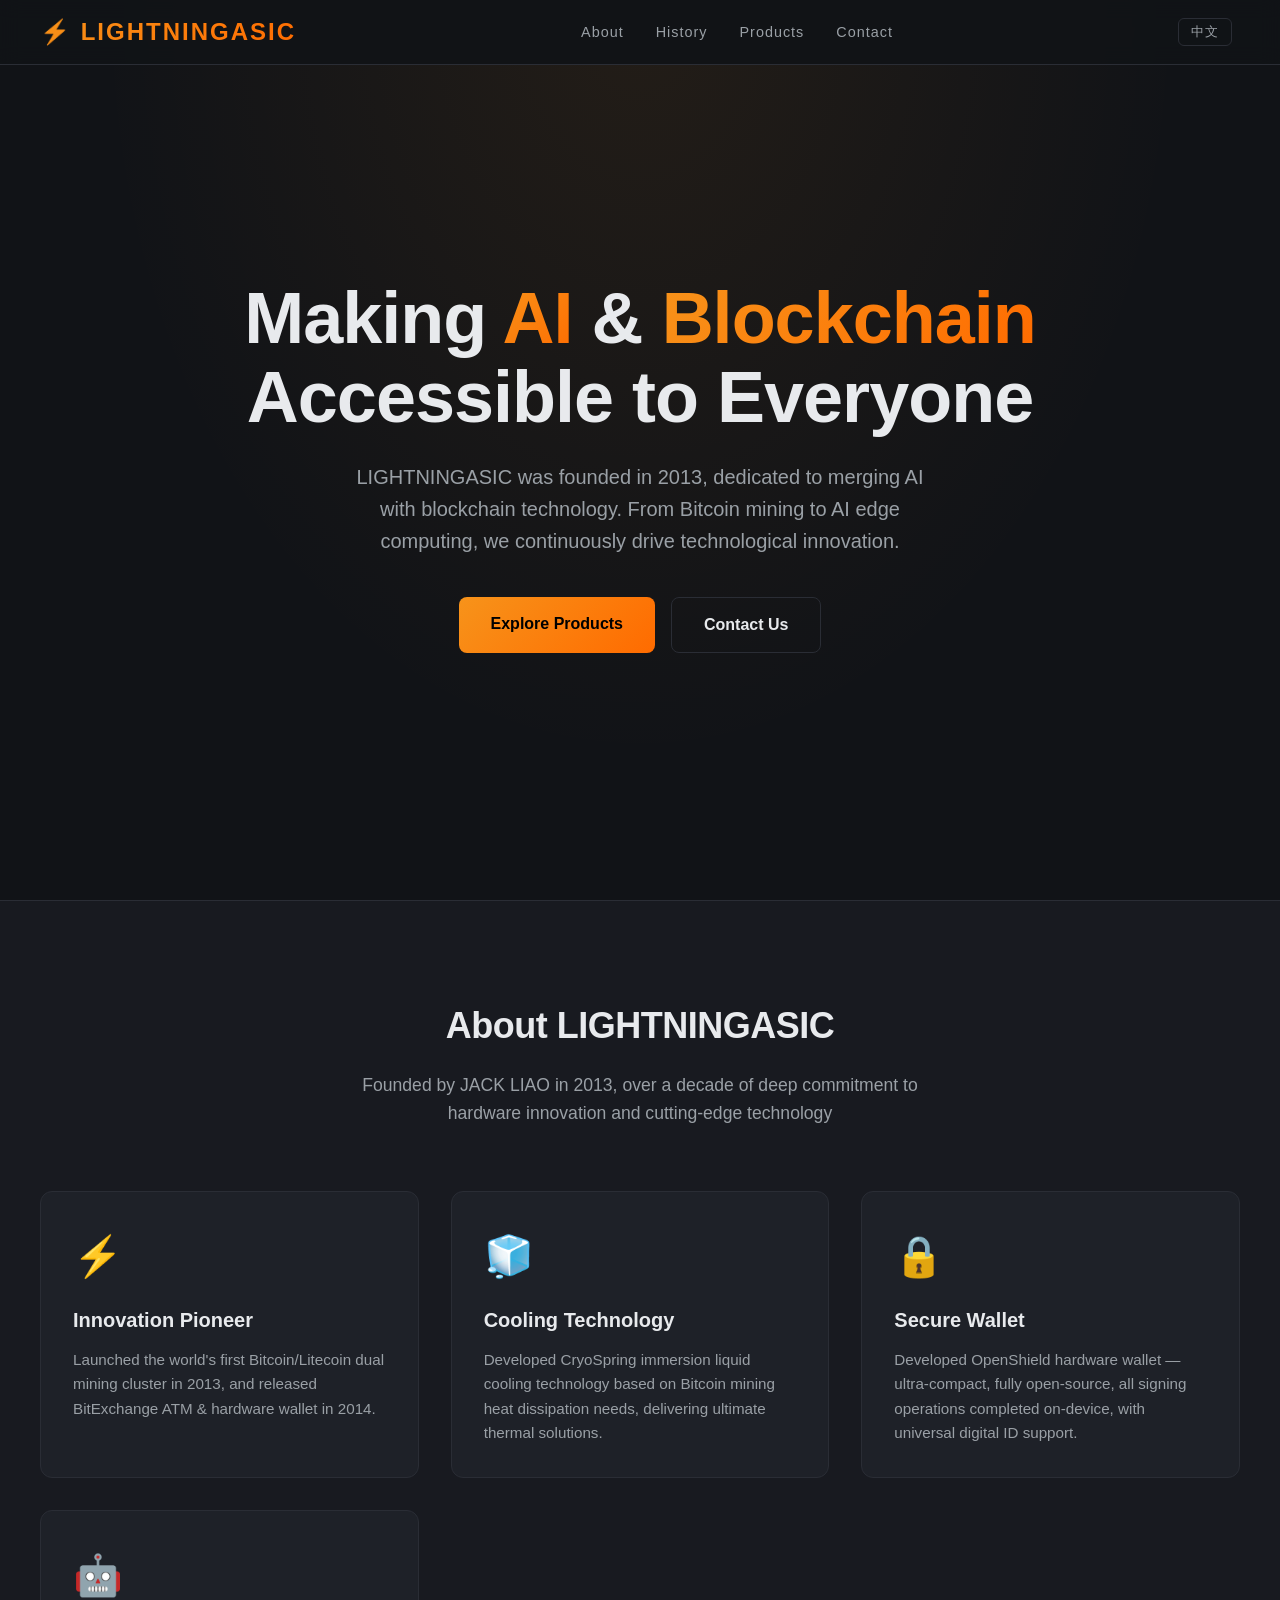
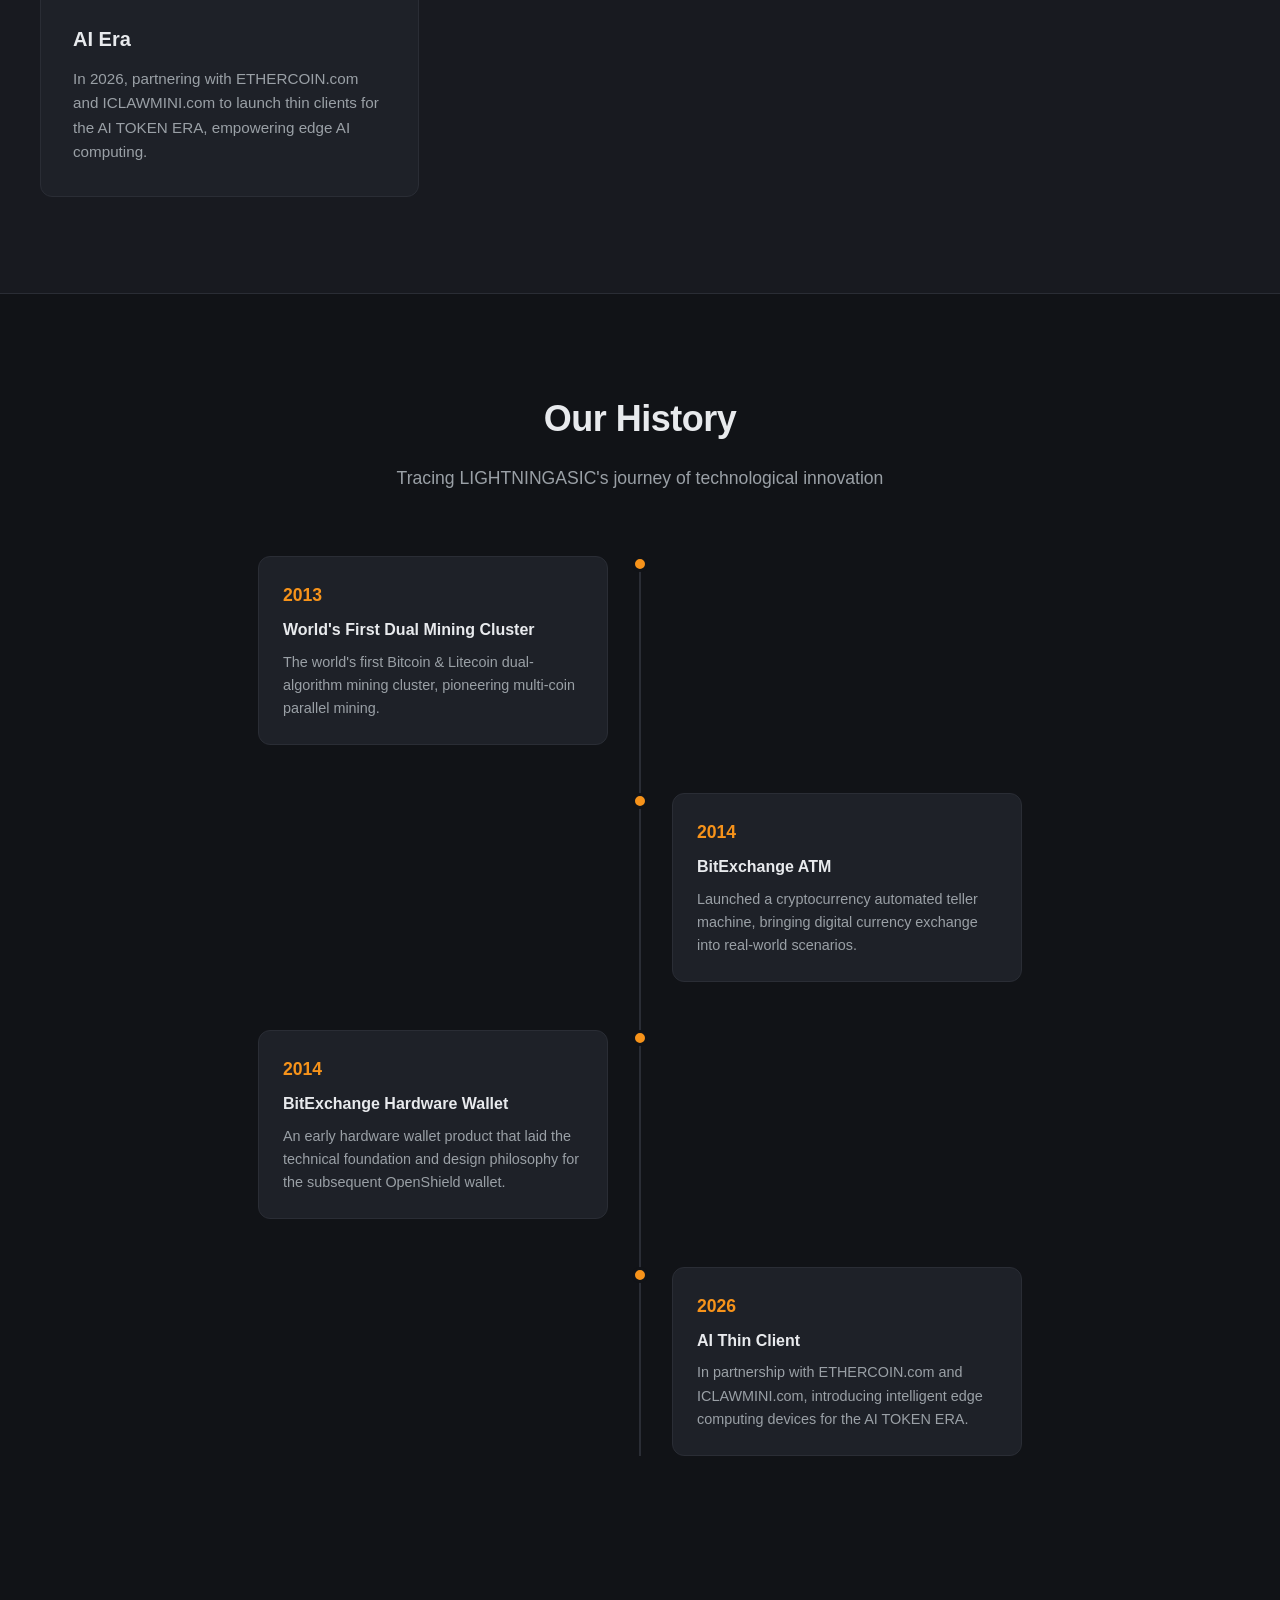
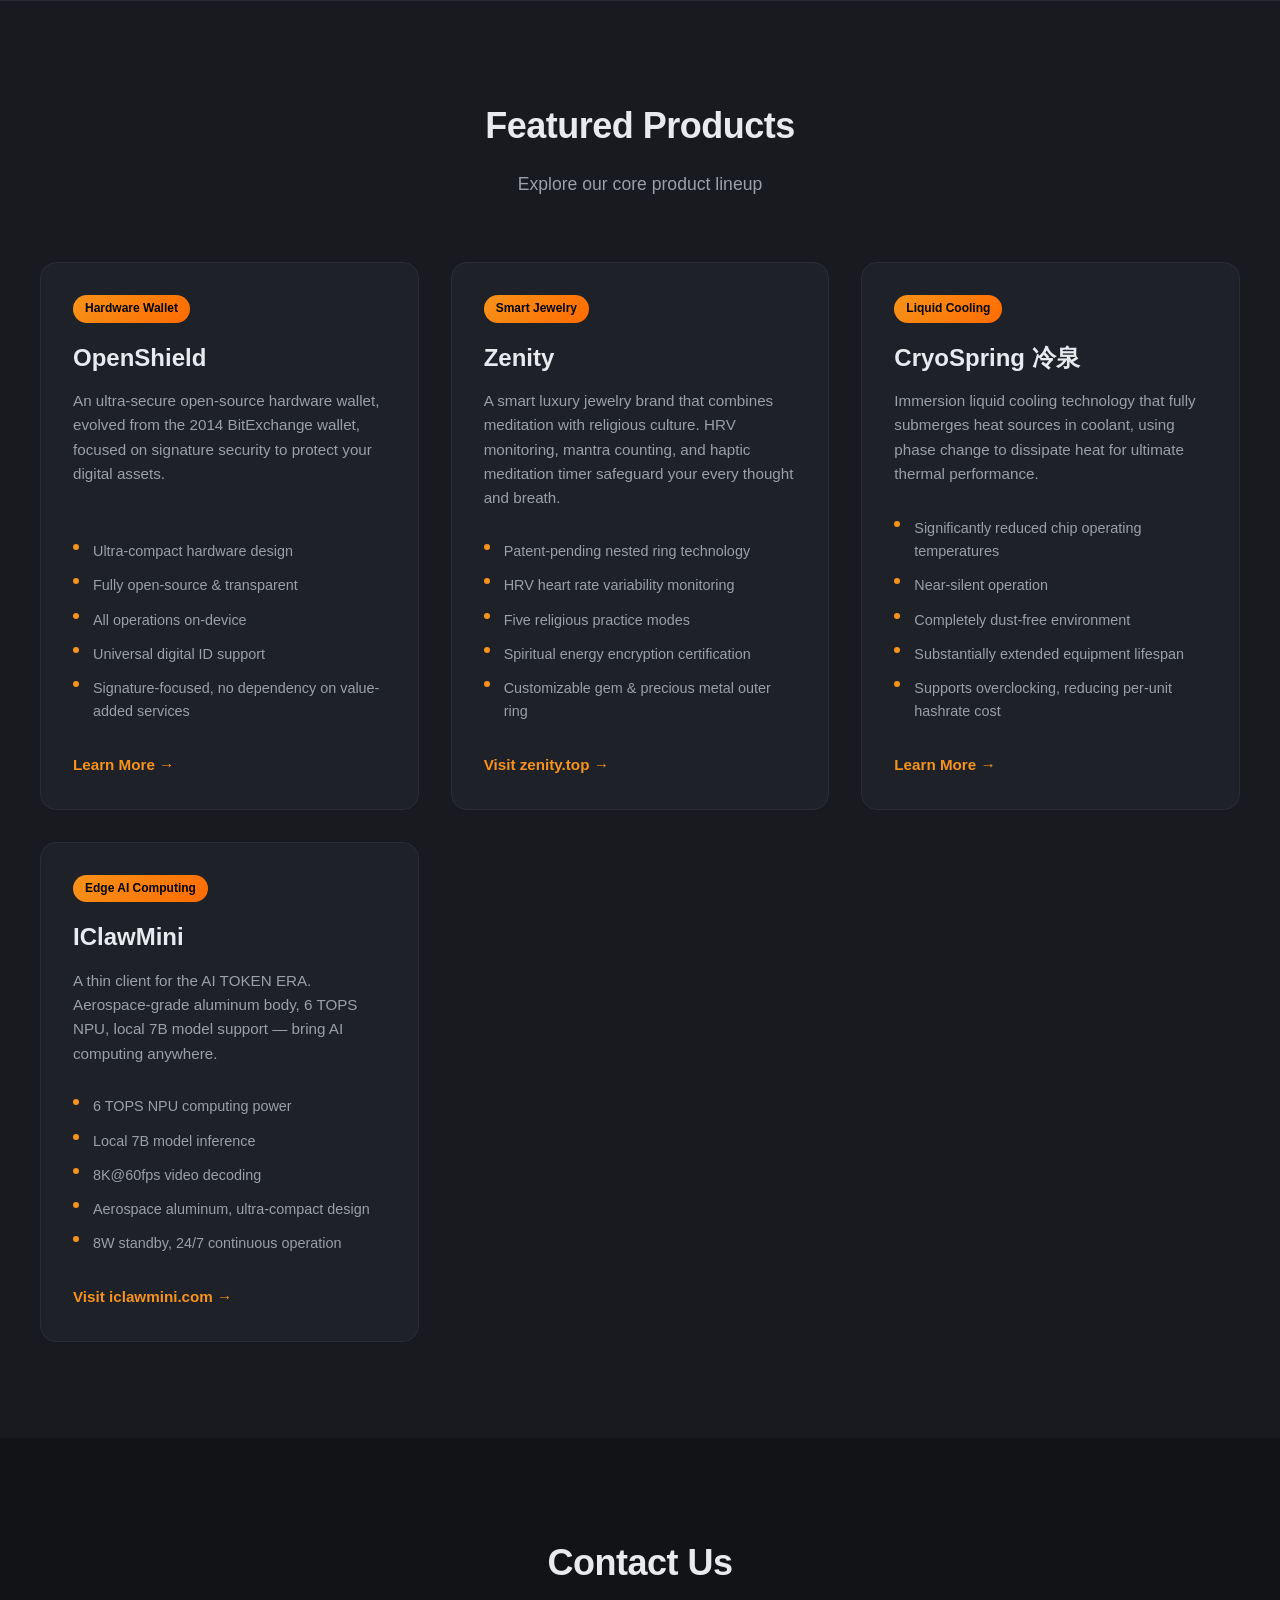
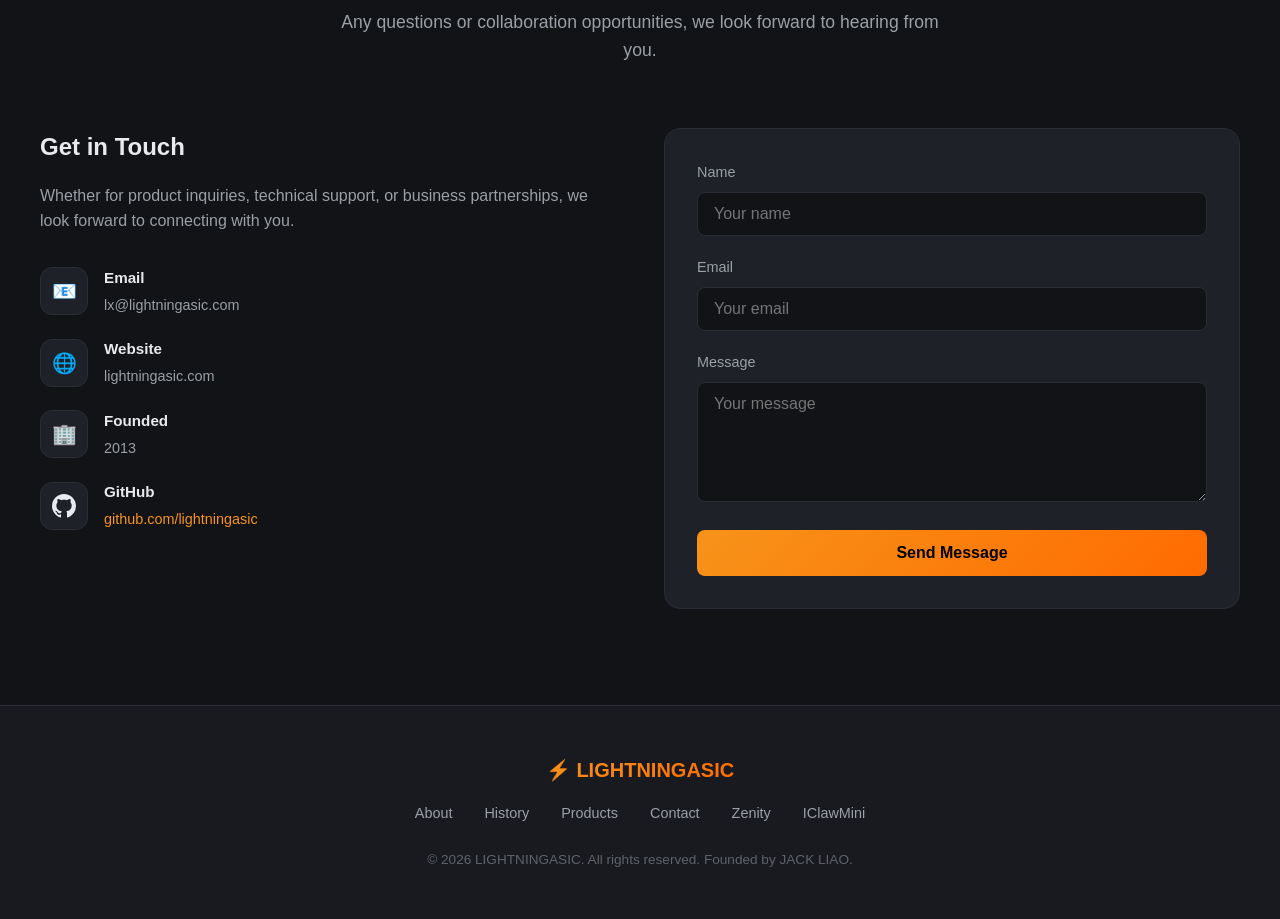
==== index.html @ 0f1fd349 "Add files via upload" ====
<!DOCTYPE html>
<html lang="en">
<head>
  <meta charset="UTF-8">
  <meta name="viewport" content="width=device-width, initial-scale=1.0">
  <title data-i18n="page_title">LIGHTNINGASIC - AI & Blockchain Technology</title>
  <link rel="stylesheet" href="css/style.css">
</head>
<body>

  <!-- Navigation -->
  <nav>
    <div class="nav-container">
      <a href="#" class="logo">⚡ LIGHTNINGASIC</a>
      <ul class="nav-links">
        <li><a href="#about" data-i18n="nav_about">About</a></li>
        <li><a href="#history" data-i18n="nav_history">History</a></li>
        <li><a href="#products" data-i18n="nav_products">Products</a></li>
        <li><a href="#contact" data-i18n="nav_contact">Contact</a></li>
      </ul>
      <button class="lang-toggle" data-i18n="lang_toggle" aria-label="Switch language">中文</button>
      <button class="mobile-menu-btn" aria-label="Menu">☰</button>
    </div>
  </nav>

  <!-- Hero Section -->
  <section class="hero" id="home">
    <div class="hero-content fade-in">
      <h1 data-i18n-html="hero_title">Making <span>AI</span> & <span>Blockchain</span><br>Accessible to Everyone</h1>
      <p data-i18n="hero_desc">LIGHTNINGASIC was founded in 2013, dedicated to merging AI with blockchain technology. From Bitcoin mining to AI edge computing, we continuously drive technological innovation.</p>
      <div class="hero-btns">
        <a href="#products" class="btn btn-primary" data-i18n="hero_btn_products">Explore Products</a>
        <a href="#contact" class="btn btn-secondary" data-i18n="hero_btn_contact">Contact Us</a>
      </div>
    </div>
  </section>

  <!-- About Section -->
  <section class="about" id="about">
    <div class="container">
      <div class="section-header fade-in">
        <h2 data-i18n="about_title">About LIGHTNINGASIC</h2>
        <p data-i18n="about_desc">Founded by JACK LIAO in 2013, over a decade of deep commitment to hardware innovation and cutting-edge technology</p>
      </div>
      <div class="about-grid">
        <div class="about-card fade-in">
          <div class="about-icon">⚡</div>
          <h3 data-i18n="about_card1_title">Innovation Pioneer</h3>
          <p data-i18n="about_card1_desc">Launched the world's first Bitcoin/Litecoin dual mining cluster in 2013, and released BitExchange ATM & hardware wallet in 2014.</p>
        </div>
        <div class="about-card fade-in">
          <div class="about-icon">🧊</div>
          <h3 data-i18n="about_card2_title">Cooling Technology</h3>
          <p data-i18n="about_card2_desc">Developed CryoSpring immersion liquid cooling technology based on Bitcoin mining heat dissipation needs, delivering ultimate thermal solutions.</p>
        </div>
        <div class="about-card fade-in">
          <div class="about-icon">🔒</div>
          <h3 data-i18n="about_card3_title">Secure Wallet</h3>
          <p data-i18n="about_card3_desc">Developed OpenShield hardware wallet — ultra-compact, fully open-source, all signing operations completed on-device, with universal digital ID support.</p>
        </div>
        <div class="about-card fade-in">
          <div class="about-icon">🤖</div>
          <h3 data-i18n="about_card4_title">AI Era</h3>
          <p data-i18n="about_card4_desc">In 2026, partnering with ETHERCOIN.com and ICLAWMINI.com to launch thin clients for the AI TOKEN ERA, empowering edge AI computing.</p>
        </div>
      </div>
    </div>
  </section>

  <!-- History Section -->
  <section class="history" id="history">
    <div class="container">
      <div class="section-header fade-in">
        <h2 data-i18n="history_title">Our History</h2>
        <p data-i18n="history_desc">Tracing LIGHTNINGASIC's journey of technological innovation</p>
      </div>
      <div class="timeline">
        <div class="timeline-item fade-in">
          <div class="timeline-dot"></div>
          <div class="timeline-content">
            <h3>2013</h3>
            <h4 data-i18n="timeline_1_h4">World's First Dual Mining Cluster</h4>
            <p data-i18n="timeline_1_desc">The world's first Bitcoin & Litecoin dual-algorithm mining cluster, pioneering multi-coin parallel mining.</p>
          </div>
        </div>
        <div class="timeline-item fade-in">
          <div class="timeline-dot"></div>
          <div class="timeline-content">
            <h3>2014</h3>
            <h4 data-i18n="timeline_2_h4">BitExchange ATM</h4>
            <p data-i18n="timeline_2_desc">Launched a cryptocurrency automated teller machine, bringing digital currency exchange into real-world scenarios.</p>
          </div>
        </div>
        <div class="timeline-item fade-in">
          <div class="timeline-dot"></div>
          <div class="timeline-content">
            <h3>2014</h3>
            <h4 data-i18n="timeline_3_h4">BitExchange Hardware Wallet</h4>
            <p data-i18n="timeline_3_desc">An early hardware wallet product that laid the technical foundation and design philosophy for the subsequent OpenShield wallet.</p>
          </div>
        </div>
        <div class="timeline-item fade-in">
          <div class="timeline-dot"></div>
          <div class="timeline-content">
            <h3>2026</h3>
            <h4 data-i18n="timeline_4_h4">AI Thin Client</h4>
            <p data-i18n="timeline_4_desc">In partnership with ETHERCOIN.com and ICLAWMINI.com, introducing intelligent edge computing devices for the AI TOKEN ERA.</p>
          </div>
        </div>
      </div>
    </div>
  </section>

  <!-- Products Section -->
  <section class="products" id="products">
    <div class="container">
      <div class="section-header fade-in">
        <h2 data-i18n="products_title">Featured Products</h2>
        <p data-i18n="products_desc">Explore our core product lineup</p>
      </div>
      <div class="product-grid">

        <!-- OpenShield -->
        <div class="product-card fade-in">
          <div class="product-badge" data-i18n="product_openshield_badge">Hardware Wallet</div>
          <h3>OpenShield</h3>
          <p data-i18n="product_openshield_desc">An ultra-secure open-source hardware wallet, evolved from the 2014 BitExchange wallet, focused on signature security to protect your digital assets.</p>
          <ul class="product-features" data-i18n-html="product_openshield_features">
            <li>Ultra-compact hardware design</li>
            <li>Fully open-source & transparent</li>
            <li>All operations on-device</li>
            <li>Universal digital ID support</li>
            <li>Signature-focused, no dependency on value-added services</li>
          </ul>
          <a href="#" class="product-link" data-i18n="product_openshield_link">Learn More →</a>
        </div>

        <!-- Zenity -->
        <div class="product-card fade-in">
          <div class="product-badge" data-i18n="product_zenity_badge">Smart Jewelry</div>
          <h3>Zenity</h3>
          <p data-i18n="product_zenity_desc">A smart luxury jewelry brand that combines meditation with religious culture. HRV monitoring, mantra counting, and haptic meditation timer safeguard your every thought and breath.</p>
          <ul class="product-features" data-i18n-html="product_zenity_features">
            <li>Patent-pending nested ring technology</li>
            <li>HRV heart rate variability monitoring</li>
            <li>Five religious practice modes</li>
            <li>Spiritual energy encryption certification</li>
            <li>Customizable gem & precious metal outer ring</li>
          </ul>
          <a href="https://zenity.top" target="_blank" rel="noopener" class="product-link" data-i18n="product_zenity_link">Visit zenity.top →</a>
        </div>

        <!-- CryoSpring -->
        <div class="product-card fade-in">
          <div class="product-badge" data-i18n="product_cryospring_badge">Liquid Cooling</div>
          <h3>CryoSpring 冷泉</h3>
          <p data-i18n="product_cryospring_desc">Immersion liquid cooling technology that fully submerges heat sources in coolant, using phase change to dissipate heat for ultimate thermal performance.</p>
          <ul class="product-features" data-i18n-html="product_cryospring_features">
            <li>Significantly reduced chip operating temperatures</li>
            <li>Near-silent operation</li>
            <li>Completely dust-free environment</li>
            <li>Substantially extended equipment lifespan</li>
            <li>Supports overclocking, reducing per-unit hashrate cost</li>
          </ul>
          <a href="#" class="product-link" data-i18n="product_cryospring_link">Learn More →</a>
        </div>

        <!-- IClawMini -->
        <div class="product-card fade-in">
          <div class="product-badge" data-i18n="product_iclawmini_badge">Edge AI Computing</div>
          <h3>IClawMini</h3>
          <p data-i18n="product_iclawmini_desc">A thin client for the AI TOKEN ERA. Aerospace-grade aluminum body, 6 TOPS NPU, local 7B model support — bring AI computing anywhere.</p>
          <ul class="product-features" data-i18n-html="product_iclawmini_features">
            <li>6 TOPS NPU computing power</li>
            <li>Local 7B model inference</li>
            <li>8K@60fps video decoding</li>
            <li>Aerospace aluminum, ultra-compact design</li>
            <li>8W standby, 24/7 continuous operation</li>
          </ul>
          <a href="https://iclawmini.com" target="_blank" rel="noopener" class="product-link" data-i18n="product_iclawmini_link">Visit iclawmini.com →</a>
        </div>

      </div>
    </div>
  </section>

  <!-- Contact Section -->
  <section class="contact" id="contact">
    <div class="container">
      <div class="section-header fade-in">
        <h2 data-i18n="contact_title">Contact Us</h2>
        <p data-i18n="contact_desc">Any questions or collaboration opportunities, we look forward to hearing from you.</p>
      </div>
      <div class="contact-grid">
        <div class="contact-info fade-in">
          <h3 data-i18n="contact_info_title">Get in Touch</h3>
          <p data-i18n="contact_info_desc">Whether for product inquiries, technical support, or business partnerships, we look forward to connecting with you.</p>
          <div class="contact-item">
            <div class="contact-icon">📧</div>
            <div class="contact-item-text">
              <h4 data-i18n="contact_email_label">Email</h4>
              <p>lx@lightningasic.com</p>
            </div>
          </div>
          <div class="contact-item">
            <div class="contact-icon">🌐</div>
            <div class="contact-item-text">
              <h4 data-i18n="contact_website_label">Website</h4>
              <p>lightningasic.com</p>
            </div>
          </div>
          <div class="contact-item">
            <div class="contact-icon">🏢</div>
            <div class="contact-item-text">
              <h4 data-i18n="contact_founded_label">Founded</h4>
              <p>2013</p>
            </div>
          </div>
          <div class="contact-item">
            <div class="contact-icon"><svg viewBox="0 0 16 16" fill="#e8eaed" width="24" height="24"><path d="M8 0C3.58 0 0 3.58 0 8c0 3.54 2.29 6.53 5.47 7.59.4.07.55-.17.55-.38 0-.19-.01-.82-.01-1.49-2.01.37-2.53-.49-2.69-.94-.09-.23-.48-.94-.82-1.13-.28-.15-.68-.52-.01-.53.63-.01 1.08.58 1.23.82.72 1.21 1.87.87 2.33.66.07-.52.28-.87.51-1.07-1.78-.2-3.64-.89-3.64-3.95 0-.87.31-1.59.82-2.15-.08-.2-.36-1.02.08-2.12 0 0 .67-.21 2.2.82.64-.18 1.32-.27 2-.27.68 0 1.36.09 2 .27 1.53-1.04 2.2-.82 2.2-.82.44 1.1.16 1.92.08 2.12.51.56.82 1.27.82 2.15 0 3.07-1.87 3.75-3.65 3.95.29.25.54.73.54 1.48 0 1.07-.01 1.93-.01 2.2 0 .21.15.46.55.38A8.013 8.013 0 0016 8c0-4.42-3.58-8-8-8z"/></svg></div>
            <div class="contact-item-text">
              <h4 data-i18n="contact_github_label">GitHub</h4>
              <p><a href="https://github.com/lightningasic" target="_blank" rel="noopener" style="color: var(--accent); text-decoration: none;">github.com/lightningasic</a></p>
            </div>
          </div>
        </div>
        <div class="contact-form fade-in">
          <form id="contactForm">
            <div class="form-group">
              <label for="name" data-i18n="form_name">Name</label>
              <input type="text" id="name" name="name" required data-i18n-placeholder="form_name_ph">
            </div>
            <div class="form-group">
              <label for="email" data-i18n="form_email">Email</label>
              <input type="email" id="email" name="email" required data-i18n-placeholder="form_email_ph">
            </div>
            <div class="form-group">
              <label for="message" data-i18n="form_message">Message</label>
              <textarea id="message" name="message" required data-i18n-placeholder="form_message_ph"></textarea>
            </div>
            <button type="submit" class="btn btn-primary" style="width: 100%;" data-i18n="form_submit">Send Message</button>
          </form>
        </div>
      </div>
    </div>
  </section>

  <!-- Footer -->
  <footer>
    <div class="footer-content">
      <div class="footer-logo">⚡ LIGHTNINGASIC</div>
      <div class="footer-links">
        <a href="#about" data-i18n="footer_about">About</a>
        <a href="#history" data-i18n="footer_history">History</a>
        <a href="#products" data-i18n="footer_products">Products</a>
        <a href="#contact" data-i18n="footer_contact">Contact</a>
        <a href="https://zenity.top" target="_blank" rel="noopener">Zenity</a>
        <a href="https://iclawmini.com" target="_blank" rel="noopener">IClawMini</a>
      </div>
      <p class="footer-copy" data-i18n="footer_copyright">© 2026 LIGHTNINGASIC. All rights reserved. Founded by JACK LIAO.</p>
    </div>
  </footer>

  <script src="js/main.js?v=2"></script>
</body>
</html>
---- css/style.css ----
* {
  margin: 0;
  padding: 0;
  box-sizing: border-box;
}

:root {
  --bg-primary: #111317;
  --bg-secondary: #181a20;
  --bg-card: #1e2128;
  --text-primary: #e8eaed;
  --text-secondary: #9aa0a6;
  --text-muted: #5f6368;
  --accent: #f7931a;
  --accent-hover: #e8850f;
  --border: #2a2d35;
  --gradient-start: #f7931a;
  --gradient-end: #ff6b00;
}

html {
  scroll-behavior: smooth;
}

body {
  font-family: -apple-system, BlinkMacSystemFont, 'Segoe UI', Roboto, 'Helvetica Neue', Arial, sans-serif;
  background: var(--bg-primary);
  color: var(--text-primary);
  line-height: 1.6;
  overflow-x: hidden;
}

/* Navigation */
nav {
  position: fixed;
  top: 0;
  left: 0;
  right: 0;
  z-index: 1000;
  background: rgba(17, 19, 23, 0.95);
  backdrop-filter: blur(10px);
  border-bottom: 1px solid var(--border);
  padding: 0 2rem;
}

.nav-container {
  max-width: 1200px;
  margin: 0 auto;
  display: flex;
  justify-content: space-between;
  align-items: center;
  height: 64px;
}

.logo {
  font-size: 1.5rem;
  font-weight: 700;
  background: linear-gradient(135deg, var(--gradient-start), var(--gradient-end));
  -webkit-background-clip: text;
  -webkit-text-fill-color: transparent;
  background-clip: text;
  text-decoration: none;
  letter-spacing: 2px;
}

.nav-links {
  display: flex;
  gap: 2rem;
  list-style: none;
}

.nav-links a {
  color: var(--text-secondary);
  text-decoration: none;
  font-size: 0.9rem;
  font-weight: 500;
  transition: color 0.3s;
  letter-spacing: 1px;
}

.nav-links a:hover {
  color: var(--accent);
}

.lang-toggle {
  background: transparent;
  border: 1px solid var(--border);
  color: var(--text-secondary);
  padding: 0.3rem 0.75rem;
  border-radius: 6px;
  font-size: 0.8rem;
  font-weight: 500;
  cursor: pointer;
  transition: all 0.3s;
  letter-spacing: 1px;
  margin-right: 0.5rem;
}

.lang-toggle:hover {
  border-color: var(--accent);
  color: var(--accent);
}

.mobile-menu-btn {
  display: none;
  background: none;
  border: none;
  color: var(--text-primary);
  font-size: 1.5rem;
  cursor: pointer;
}

/* Hero Section */
.hero {
  min-height: 100vh;
  display: flex;
  align-items: center;
  justify-content: center;
  text-align: center;
  padding: 6rem 2rem 4rem;
  background: radial-gradient(ellipse at center top, rgba(247, 147, 26, 0.08) 0%, transparent 60%);
}

.hero-content {
  max-width: 800px;
}

.hero h1 {
  font-size: clamp(2.5rem, 6vw, 4.5rem);
  font-weight: 800;
  line-height: 1.1;
  margin-bottom: 1.5rem;
  letter-spacing: -1px;
}

.hero h1 span {
  background: linear-gradient(135deg, var(--gradient-start), var(--gradient-end));
  -webkit-background-clip: text;
  -webkit-text-fill-color: transparent;
  background-clip: text;
}

.hero p {
  font-size: 1.25rem;
  color: var(--text-secondary);
  margin-bottom: 2.5rem;
  max-width: 600px;
  margin-left: auto;
  margin-right: auto;
}

.hero-btns {
  display: flex;
  gap: 1rem;
  justify-content: center;
  flex-wrap: wrap;
}

.btn {
  display: inline-block;
  padding: 0.875rem 2rem;
  border-radius: 8px;
  font-size: 1rem;
  font-weight: 600;
  text-decoration: none;
  transition: all 0.3s;
  cursor: pointer;
  border: none;
}

.btn-primary {
  background: linear-gradient(135deg, var(--gradient-start), var(--gradient-end));
  color: #000;
}

.btn-primary:hover {
  transform: translateY(-2px);
  box-shadow: 0 8px 24px rgba(247, 147, 26, 0.3);
}

.btn-secondary {
  background: transparent;
  color: var(--text-primary);
  border: 1px solid var(--border);
}

.btn-secondary:hover {
  border-color: var(--accent);
  color: var(--accent);
}

/* Section Common */
section {
  padding: 6rem 2rem;
}

.container {
  max-width: 1200px;
  margin: 0 auto;
}

.section-header {
  text-align: center;
  margin-bottom: 4rem;
}

.section-header h2 {
  font-size: 2.25rem;
  font-weight: 700;
  margin-bottom: 1rem;
  letter-spacing: -0.5px;
}

.section-header p {
  color: var(--text-secondary);
  font-size: 1.1rem;
  max-width: 600px;
  margin: 0 auto;
}

/* About Section */
.about {
  background: var(--bg-secondary);
  border-top: 1px solid var(--border);
  border-bottom: 1px solid var(--border);
}

.about-grid {
  display: grid;
  grid-template-columns: repeat(auto-fit, minmax(280px, 1fr));
  gap: 2rem;
}

.about-card {
  background: var(--bg-card);
  border: 1px solid var(--border);
  border-radius: 12px;
  padding: 2rem;
  transition: transform 0.3s, border-color 0.3s;
}

.about-card:hover {
  transform: translateY(-4px);
  border-color: var(--accent);
}

.about-icon {
  font-size: 2.5rem;
  margin-bottom: 1rem;
}

.about-card h3 {
  font-size: 1.25rem;
  margin-bottom: 0.75rem;
  color: var(--text-primary);
}

.about-card p {
  color: var(--text-secondary);
  font-size: 0.95rem;
}

/* Timeline */
.history {
  background: var(--bg-primary);
}

.timeline {
  position: relative;
  max-width: 800px;
  margin: 0 auto;
}

.timeline::before {
  content: '';
  position: absolute;
  left: 50%;
  transform: translateX(-50%);
  width: 2px;
  height: 100%;
  background: var(--border);
}

.timeline-item {
  display: flex;
  justify-content: flex-end;
  padding-right: calc(50% + 2rem);
  position: relative;
  margin-bottom: 3rem;
}

.timeline-item:nth-child(even) {
  justify-content: flex-start;
  padding-right: 0;
  padding-left: calc(50% + 2rem);
}

.timeline-dot {
  position: absolute;
  left: 50%;
  transform: translateX(-50%);
  width: 16px;
  height: 16px;
  border-radius: 50%;
  background: var(--accent);
  border: 3px solid var(--bg-primary);
}

.timeline-content {
  background: var(--bg-card);
  border: 1px solid var(--border);
  border-radius: 12px;
  padding: 1.5rem;
  max-width: 350px;
}

.timeline-content h3 {
  color: var(--accent);
  font-size: 1.1rem;
  margin-bottom: 0.5rem;
}

.timeline-content h4 {
  font-size: 1rem;
  margin-bottom: 0.5rem;
}

.timeline-content p {
  color: var(--text-secondary);
  font-size: 0.9rem;
}

/* Products */
.products {
  background: var(--bg-secondary);
  border-top: 1px solid var(--border);
}

.product-grid {
  display: grid;
  grid-template-columns: repeat(auto-fit, minmax(280px, 1fr));
  gap: 2rem;
}

.product-card {
  background: var(--bg-card);
  border: 1px solid var(--border);
  border-radius: 16px;
  padding: 2rem;
  transition: all 0.3s;
  display: flex;
  flex-direction: column;
}

.product-card:hover {
  transform: translateY(-8px);
  border-color: var(--accent);
  box-shadow: 0 12px 40px rgba(247, 147, 26, 0.1);
}

.product-badge {
  display: inline-block;
  background: linear-gradient(135deg, var(--gradient-start), var(--gradient-end));
  color: #000;
  padding: 0.25rem 0.75rem;
  border-radius: 20px;
  font-size: 0.75rem;
  font-weight: 600;
  margin-bottom: 1rem;
  width: fit-content;
}

.product-card h3 {
  font-size: 1.5rem;
  margin-bottom: 0.75rem;
}

.product-card > p {
  color: var(--text-secondary);
  font-size: 0.95rem;
  margin-bottom: 1.5rem;
  flex-grow: 1;
}

.product-features {
  list-style: none;
  margin-bottom: 1.5rem;
}

.product-features li {
  color: var(--text-secondary);
  font-size: 0.9rem;
  padding: 0.35rem 0;
  padding-left: 1.25rem;
  position: relative;
}

.product-features li::before {
  content: '';
  position: absolute;
  left: 0;
  top: 0.6rem;
  width: 6px;
  height: 6px;
  border-radius: 50%;
  background: var(--accent);
}

.product-link {
  color: var(--accent);
  text-decoration: none;
  font-weight: 600;
  font-size: 0.95rem;
  display: inline-flex;
  align-items: center;
  gap: 0.5rem;
  transition: gap 0.3s;
}

.product-link:hover {
  gap: 0.75rem;
}

/* Contact */
.contact {
  background: var(--bg-primary);
}

.contact-grid {
  display: grid;
  grid-template-columns: repeat(auto-fit, minmax(300px, 1fr));
  gap: 3rem;
}

.contact-info h3 {
  font-size: 1.5rem;
  margin-bottom: 1rem;
}

.contact-info p {
  color: var(--text-secondary);
  margin-bottom: 2rem;
}

.contact-item {
  display: flex;
  align-items: center;
  gap: 1rem;
  margin-bottom: 1.25rem;
}

.contact-icon {
  width: 48px;
  height: 48px;
  background: var(--bg-card);
  border: 1px solid var(--border);
  border-radius: 12px;
  display: flex;
  align-items: center;
  justify-content: center;
  font-size: 1.25rem;
}

.contact-item-text h4 {
  font-size: 0.95rem;
  margin-bottom: 0.25rem;
}

.contact-item-text p {
  color: var(--text-secondary);
  font-size: 0.9rem;
  margin: 0;
}

.contact-form {
  background: var(--bg-card);
  border: 1px solid var(--border);
  border-radius: 16px;
  padding: 2rem;
}

.form-group {
  margin-bottom: 1.25rem;
}

.form-group label {
  display: block;
  font-size: 0.9rem;
  font-weight: 500;
  margin-bottom: 0.5rem;
  color: var(--text-secondary);
}

.form-group input,
.form-group textarea {
  width: 100%;
  padding: 0.75rem 1rem;
  background: var(--bg-primary);
  border: 1px solid var(--border);
  border-radius: 8px;
  color: var(--text-primary);
  font-size: 1rem;
  font-family: inherit;
  transition: border-color 0.3s;
}

.form-group input:focus,
.form-group textarea:focus {
  outline: none;
  border-color: var(--accent);
}

.form-group textarea {
  resize: vertical;
  min-height: 120px;
}

/* Footer */
footer {
  background: var(--bg-secondary);
  border-top: 1px solid var(--border);
  padding: 3rem 2rem;
  text-align: center;
}

.footer-content {
  max-width: 1200px;
  margin: 0 auto;
}

.footer-logo {
  font-size: 1.25rem;
  font-weight: 700;
  background: linear-gradient(135deg, var(--gradient-start), var(--gradient-end));
  -webkit-background-clip: text;
  -webkit-text-fill-color: transparent;
  background-clip: text;
  margin-bottom: 1rem;
  display: inline-block;
}

.footer-links {
  display: flex;
  justify-content: center;
  gap: 2rem;
  flex-wrap: wrap;
  margin-bottom: 1.5rem;
}

.footer-links a {
  color: var(--text-secondary);
  text-decoration: none;
  font-size: 0.9rem;
  transition: color 0.3s;
}

.footer-links a:hover {
  color: var(--accent);
}

.footer-copy {
  color: var(--text-muted);
  font-size: 0.85rem;
}

/* Responsive */
@media (max-width: 768px) {
  .nav-links {
    display: none;
    position: absolute;
    top: 64px;
    left: 0;
    right: 0;
    background: var(--bg-secondary);
    flex-direction: column;
    padding: 1rem 2rem 2rem;
    gap: 1rem;
    border-bottom: 1px solid var(--border);
  }

  .nav-links.active {
    display: flex;
  }

  .mobile-menu-btn {
    display: block;
  }

  .timeline::before {
    left: 0;
  }

  .timeline-item,
  .timeline-item:nth-child(even) {
    padding-left: 2rem;
    padding-right: 0;
    justify-content: flex-start;
  }

  .timeline-dot {
    left: 0;
  }

  .timeline-content {
    max-width: 100%;
  }

  .hero h1 {
    font-size: 2.5rem;
  }

  .hero p {
    font-size: 1.1rem;
  }
}

/* Animations */
@keyframes fadeInUp {
  from {
    opacity: 0;
    transform: translateY(30px);
  }
  to {
    opacity: 1;
    transform: translateY(0);
  }
}

.animate-in {
  animation: fadeInUp 0.6s ease-out forwards;
}

.fade-in {
  opacity: 0;
}

.fade-in.visible {
  animation: fadeInUp 0.6s ease-out forwards;
}
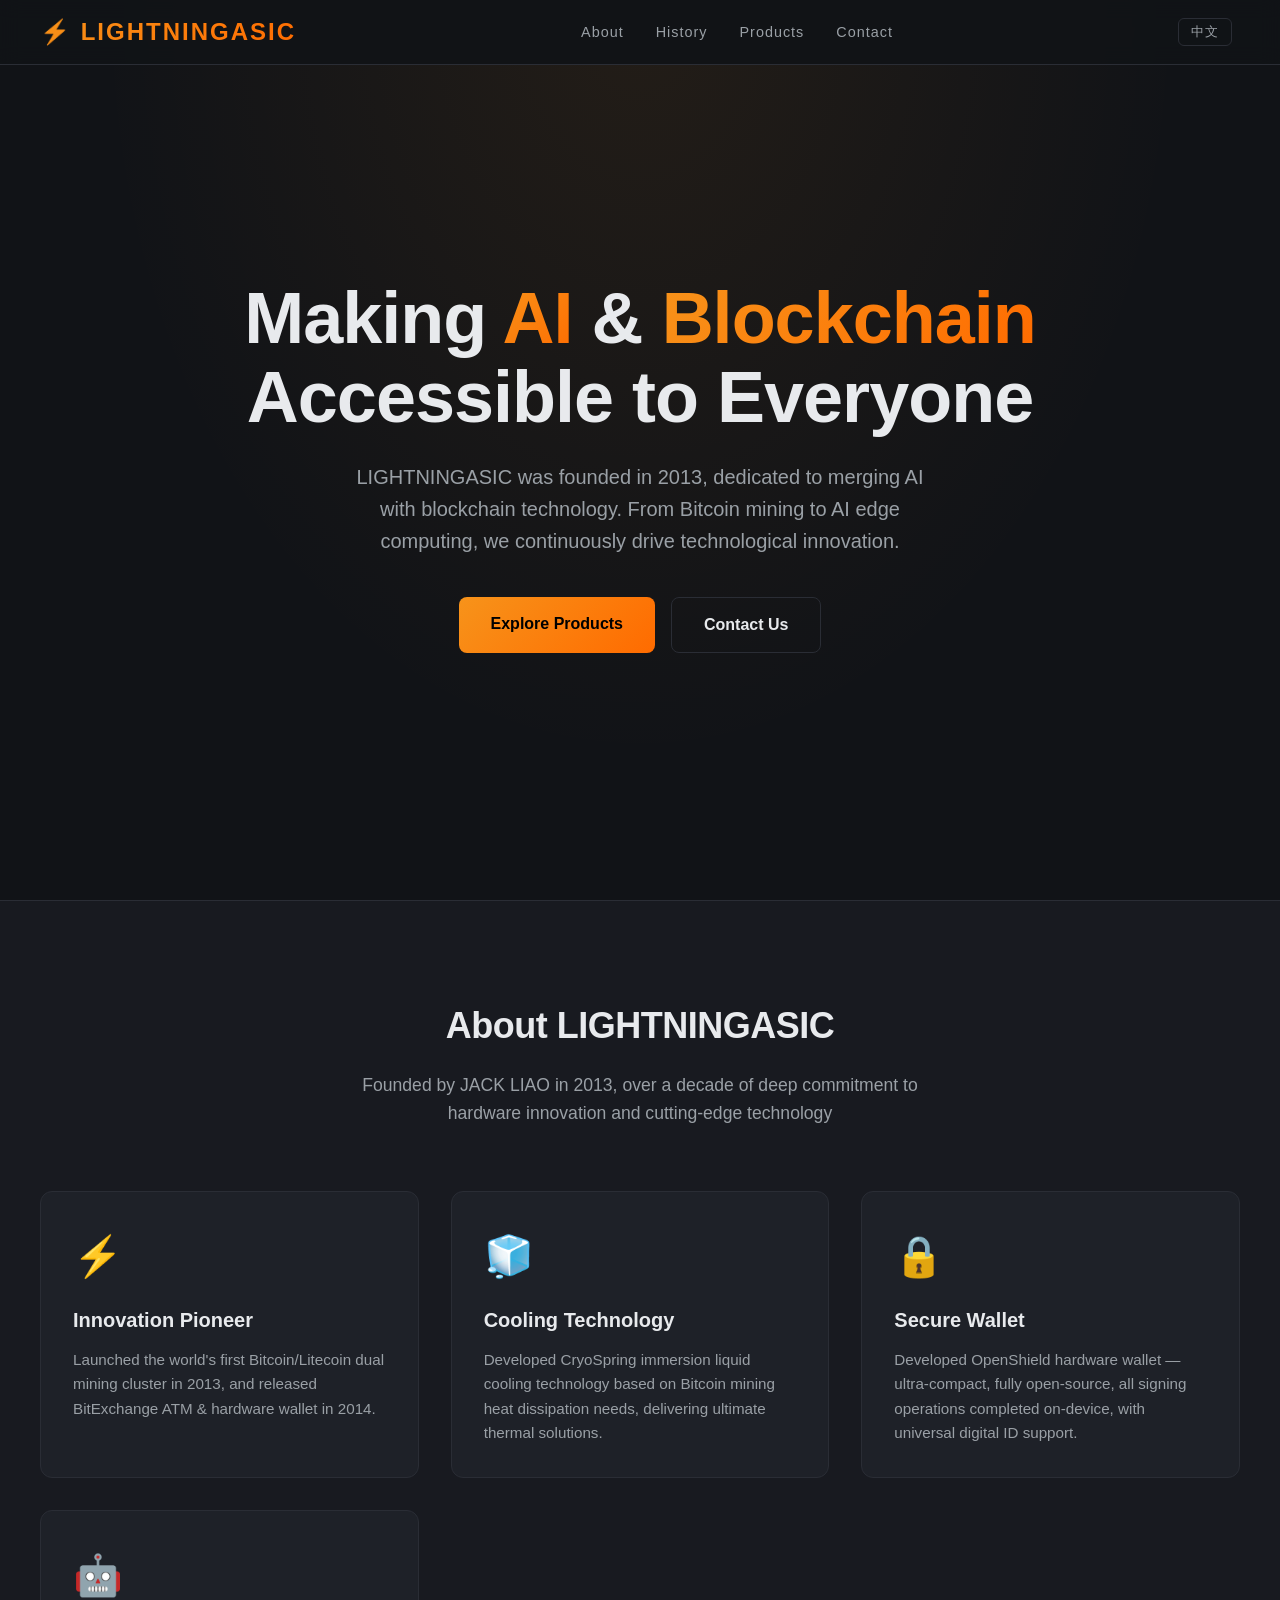
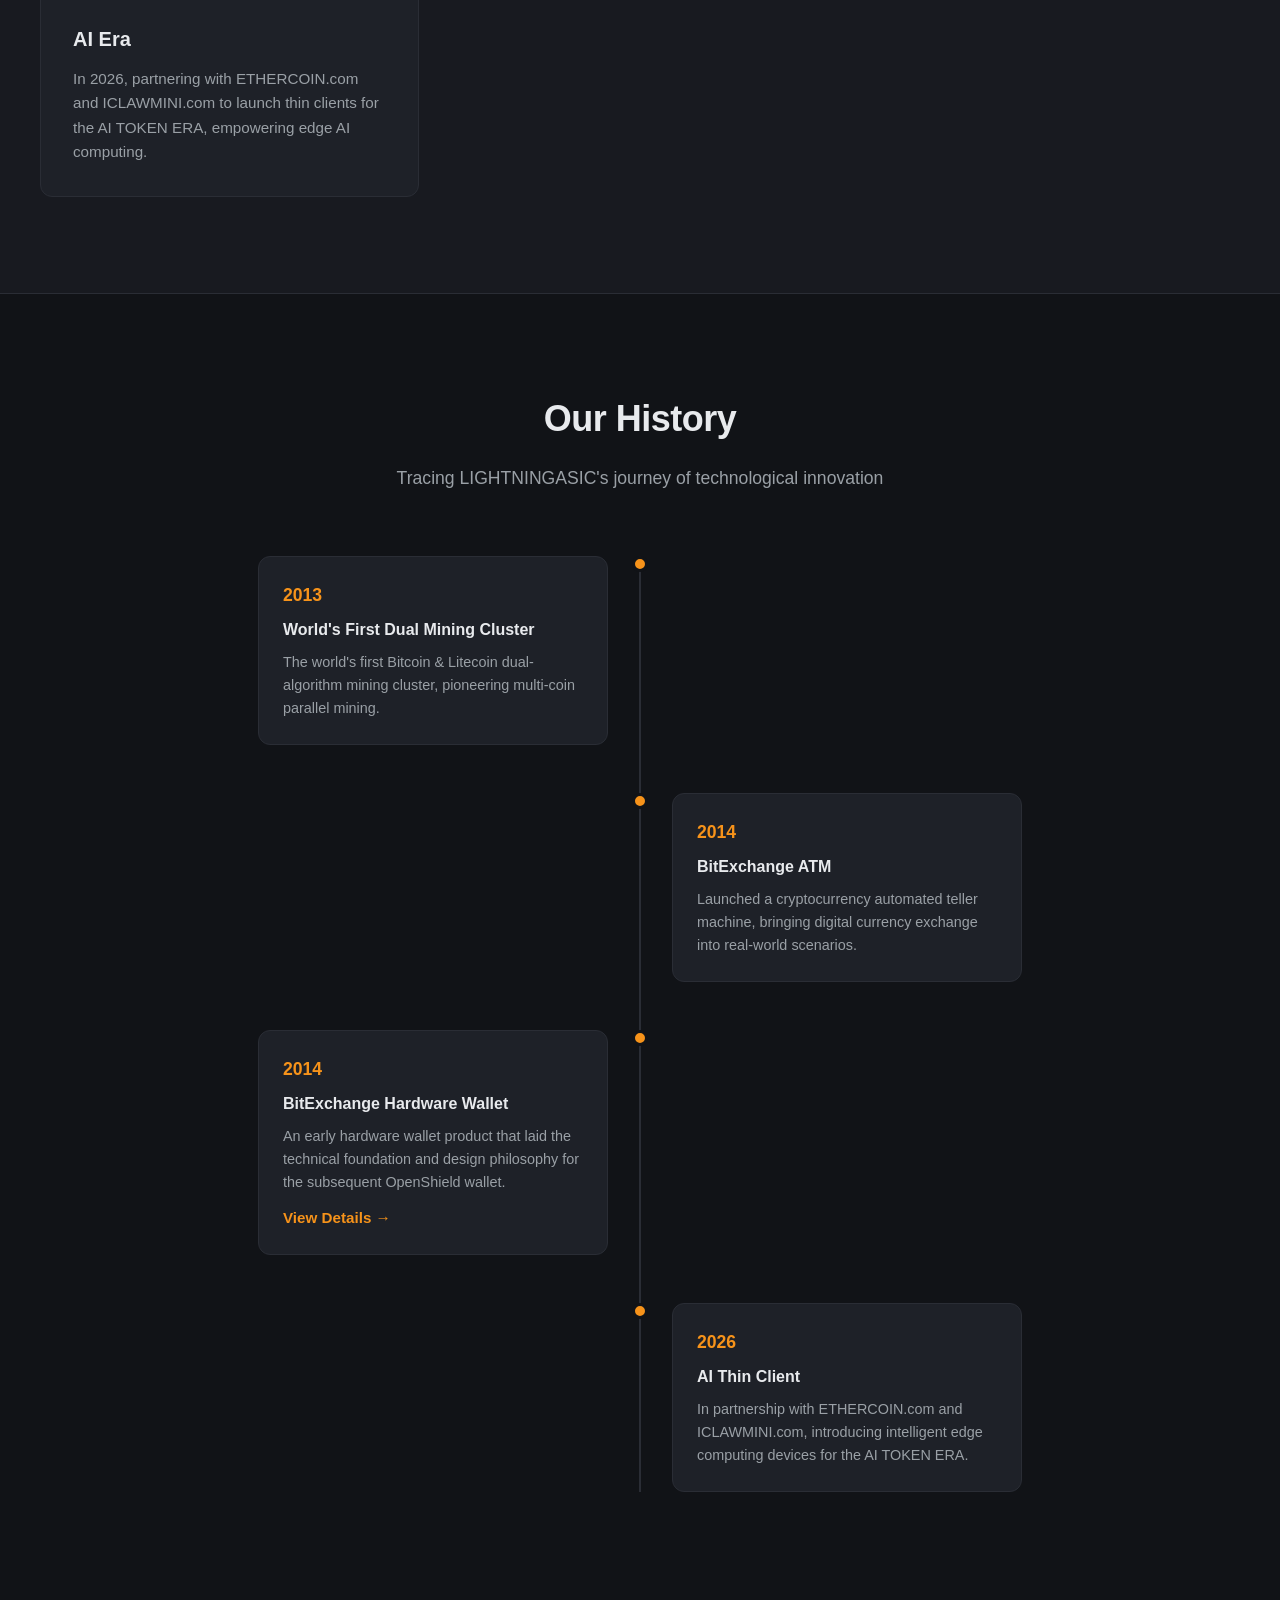
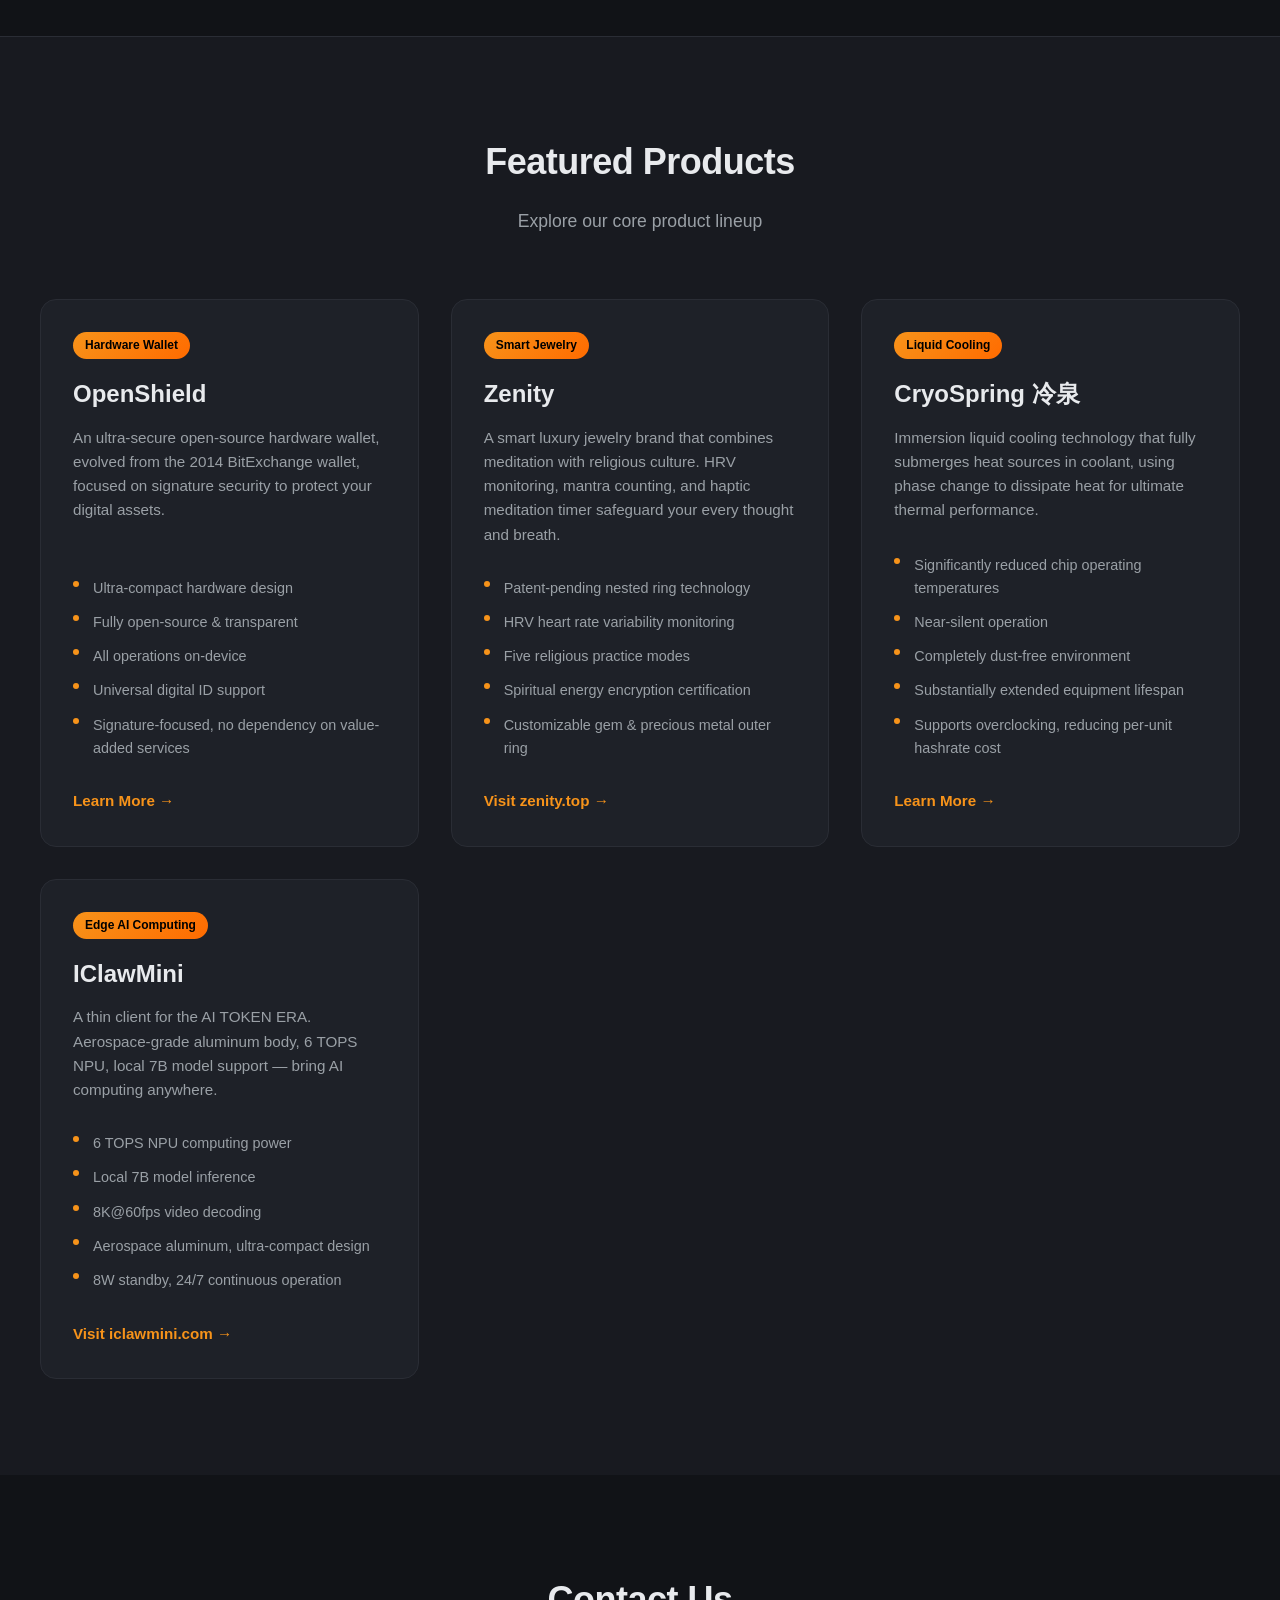
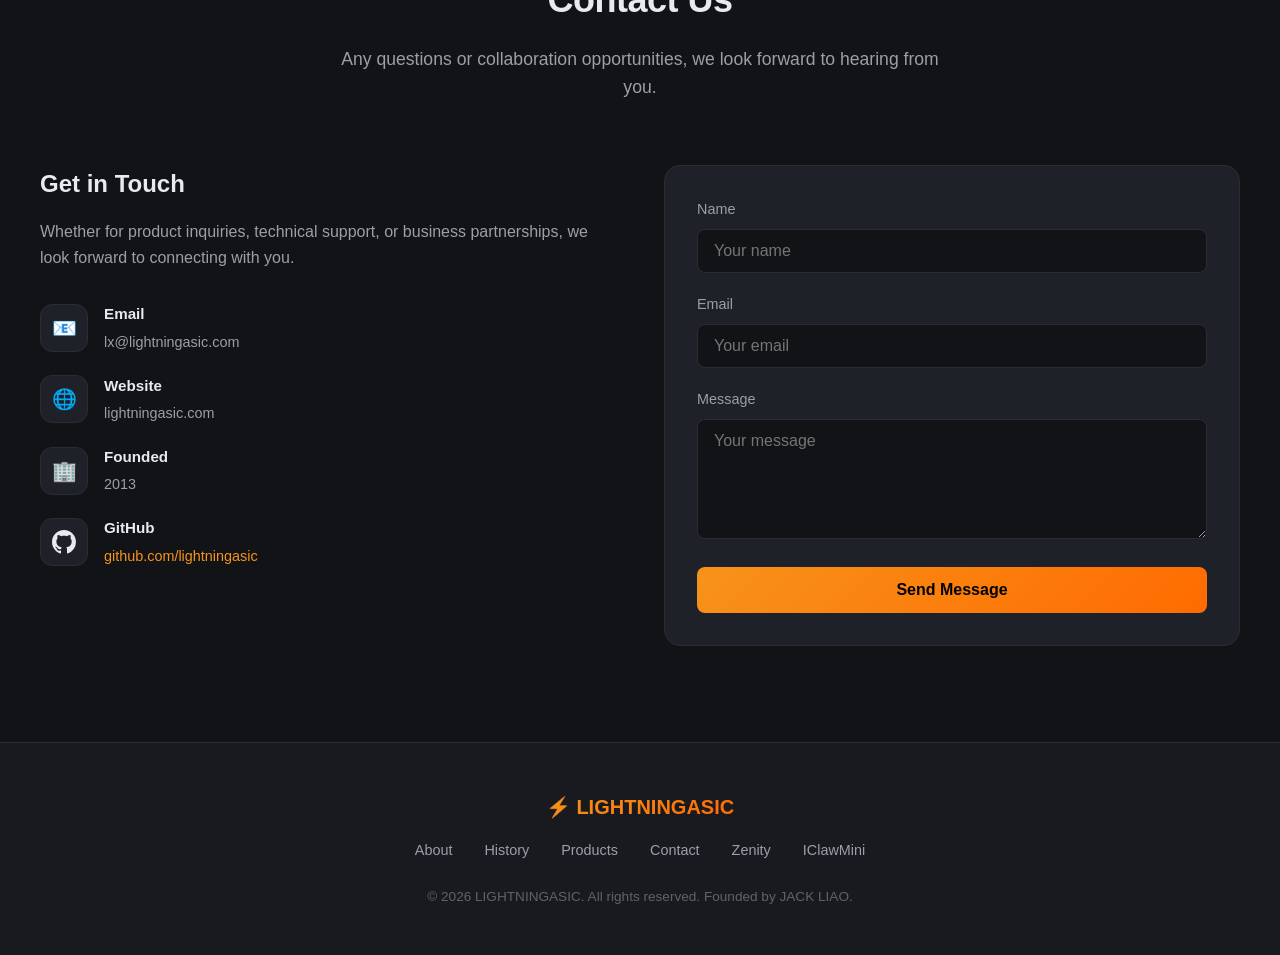
==== commit 22f0c438: "Add files via upload" ====
--- a/index.html
+++ b/index.html
@@ -97,6 +97,7 @@
             <h3>2014</h3>
             <h4 data-i18n="timeline_3_h4">BitExchange Hardware Wallet</h4>
             <p data-i18n="timeline_3_desc">An early hardware wallet product that laid the technical foundation and design philosophy for the subsequent OpenShield wallet.</p>
+            <a href="bitexchange-wallet.html" class="product-link" style="margin-top: 0.75rem; display: inline-block;" data-i18n="timeline_3_link">View Details →</a>
           </div>
         </div>
         <div class="timeline-item fade-in">
@@ -162,7 +163,7 @@
             <li>Substantially extended equipment lifespan</li>
             <li>Supports overclocking, reducing per-unit hashrate cost</li>
           </ul>
-          <a href="#" class="product-link" data-i18n="product_cryospring_link">Learn More →</a>
+          <a href="cryospring.html" class="product-link" data-i18n="product_cryospring_link">Learn More →</a>
         </div>
 
         <!-- IClawMini -->
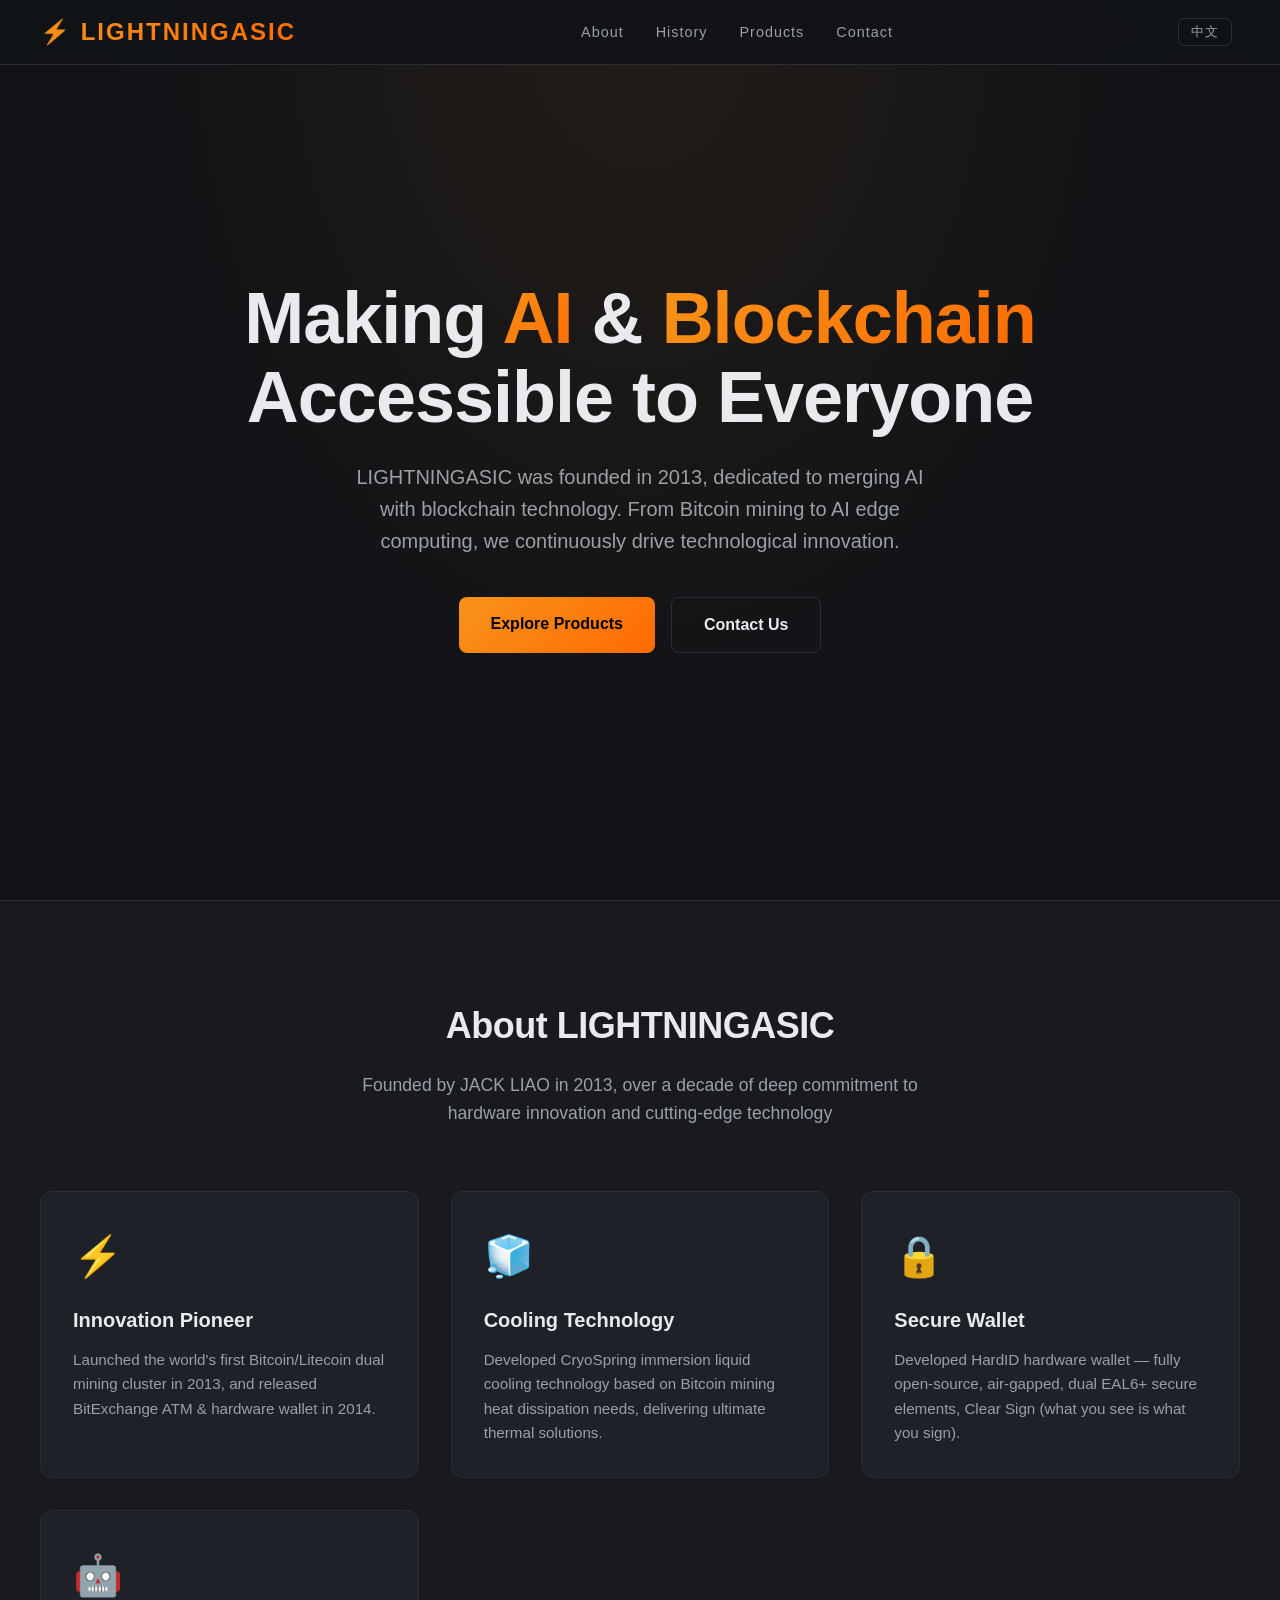
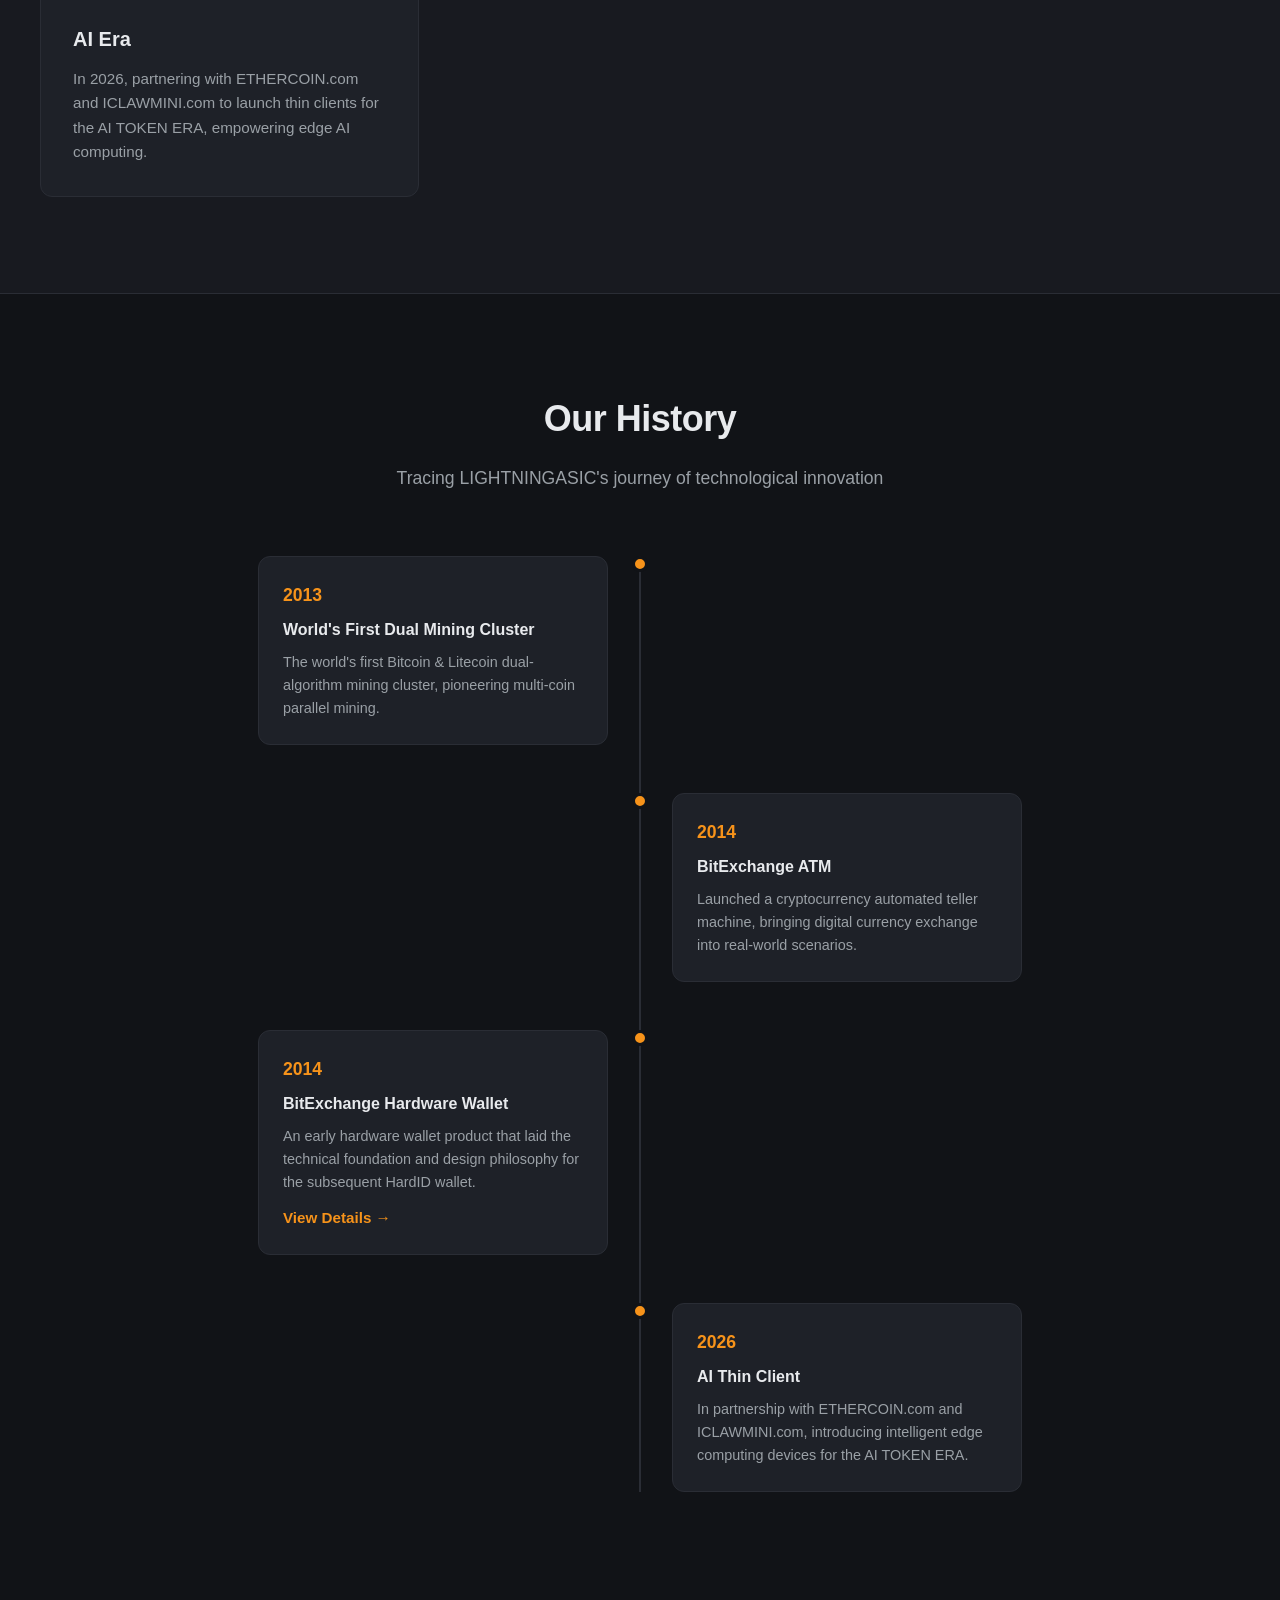
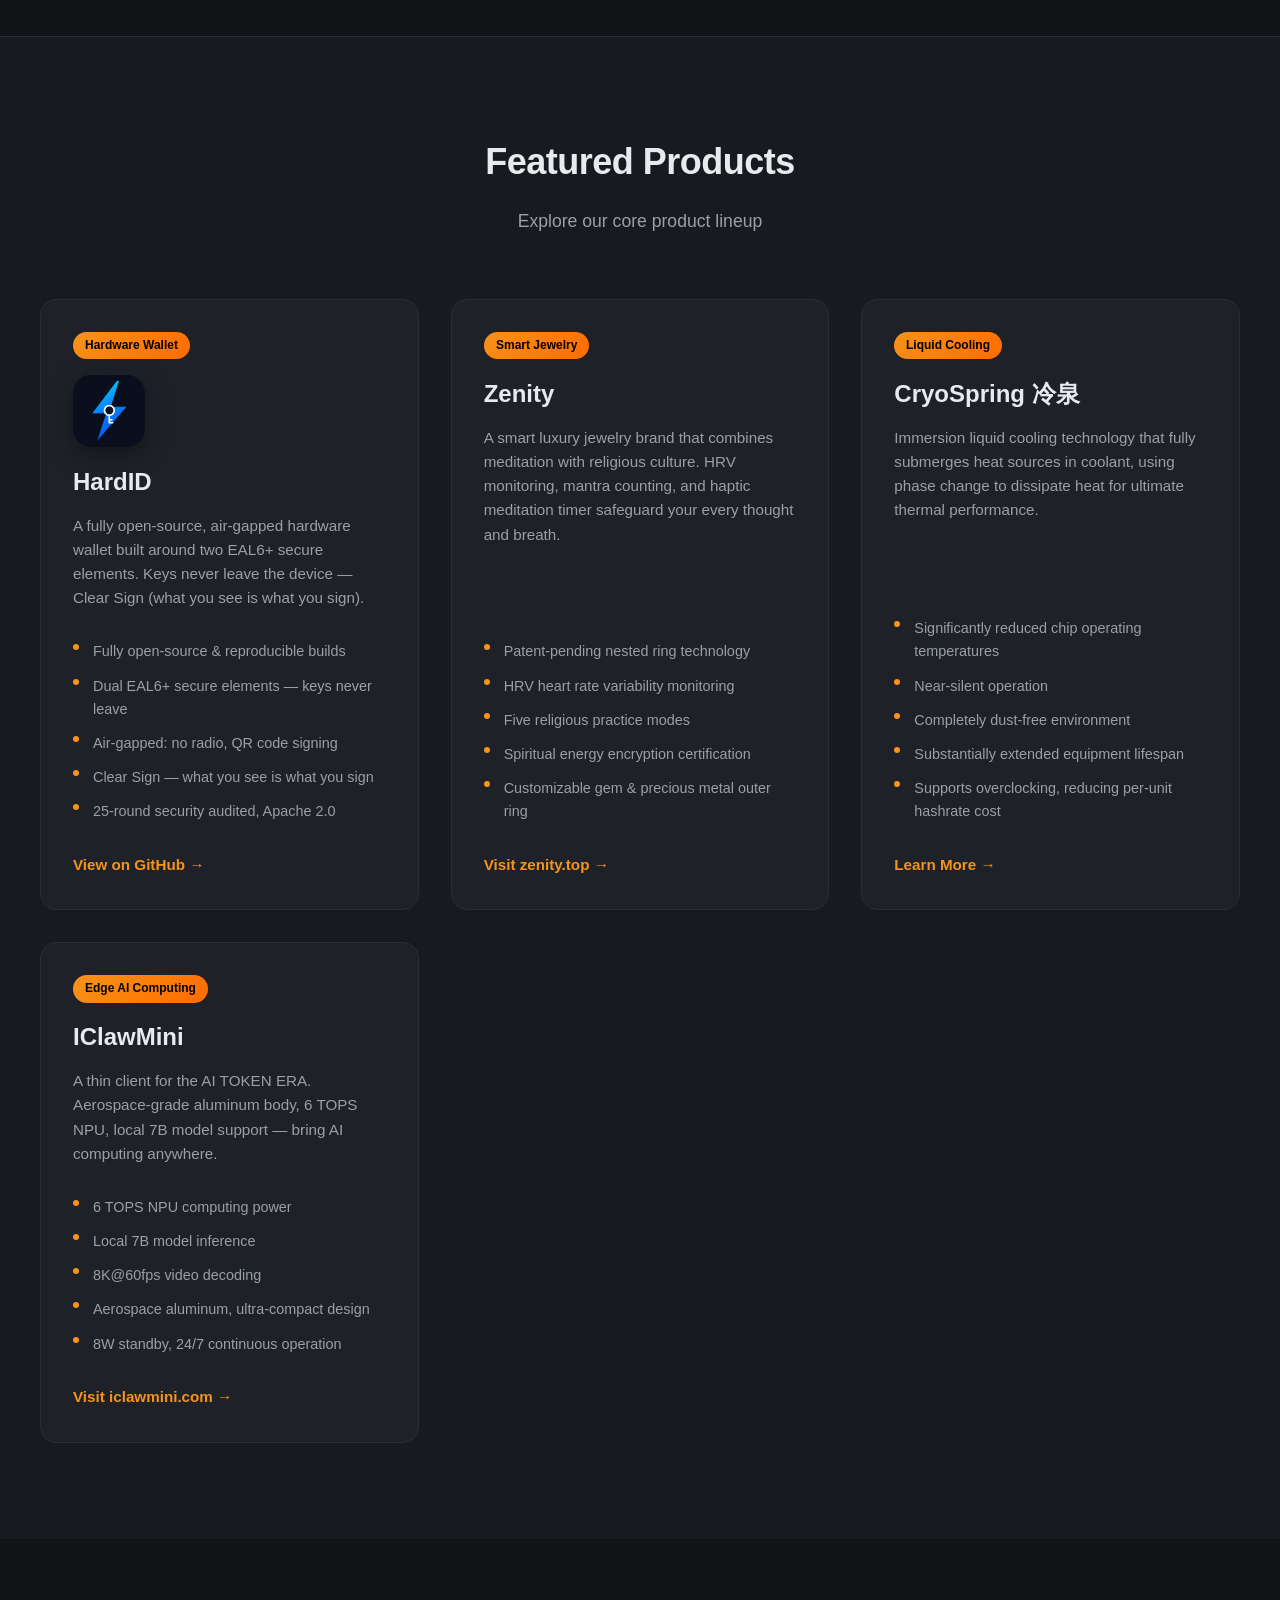
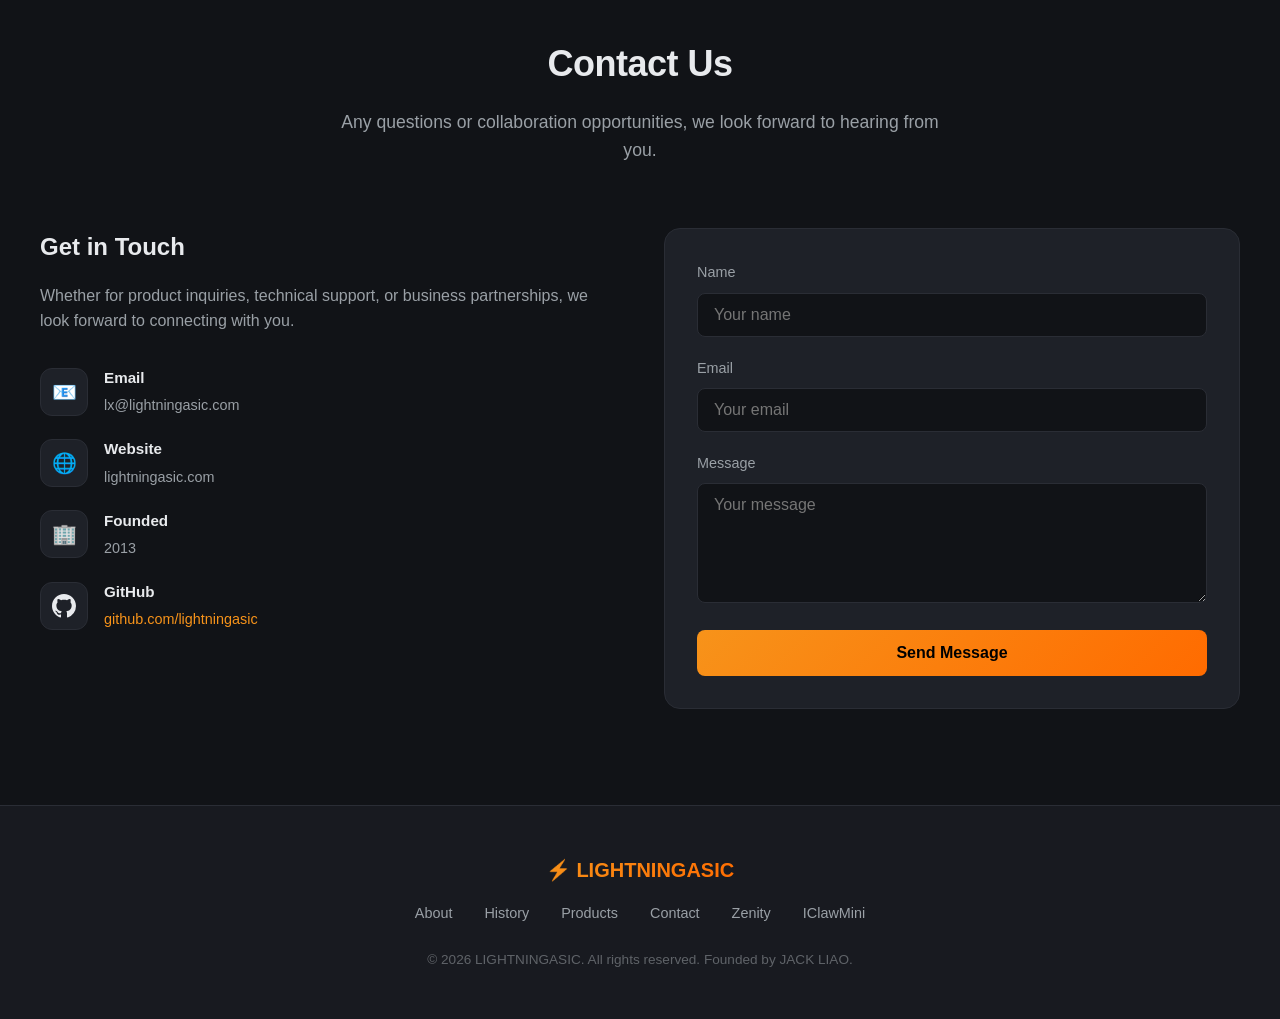
==== commit fd36a77e: "LIGHTNINGASIC website — HardID hardware wallet Deploy to GitHub Pages." ====
--- a/index.html
+++ b/index.html
@@ -4,7 +4,47 @@
   <meta charset="UTF-8">
   <meta name="viewport" content="width=device-width, initial-scale=1.0">
   <title data-i18n="page_title">LIGHTNINGASIC - AI & Blockchain Technology</title>
-  <link rel="stylesheet" href="css/style.css">
+  <meta name="description" content="LIGHTNINGASIC was founded in 2013 by JACK LIAO. Bitcoin mining hardware, CryoSpring immersion liquid cooling, HardID hardware wallet, and AI edge computing solutions.">
+  <meta name="keywords" content="LIGHTNINGASIC, Bitcoin mining, ASIC miner, immersion liquid cooling, CryoSpring, HardID hardware wallet, AI edge computing, blockchain hardware, mining hardware, JACK LIAO">
+  <meta name="author" content="LIGHTNINGASIC">
+  <meta name="robots" content="index, follow">
+  <link rel="canonical" href="https://lightningasic.com/">
+  <meta property="og:title" content="LIGHTNINGASIC - AI & Blockchain Technology">
+  <meta property="og:description" content="Founded in 2013 by JACK LIAO. World's first Bitcoin/Litecoin dual mining cluster. CryoSpring liquid cooling, HardID hardware wallet, and AI edge computing.">
+  <meta property="og:type" content="website">
+  <meta property="og:url" content="https://lightningasic.com/">
+  <meta property="og:image" content="https://lightningasic.com/og-image.png">
+  <meta property="og:site_name" content="LIGHTNINGASIC">
+  <meta property="og:locale" content="en_US">
+  <meta name="twitter:card" content="summary_large_image">
+  <meta name="twitter:title" content="LIGHTNINGASIC - AI & Blockchain Technology">
+  <meta name="twitter:description" content="Founded in 2013 by JACK LIAO. Bitcoin mining hardware, CryoSpring liquid cooling, HardID hardware wallet, and AI edge computing.">
+  <meta name="twitter:image" content="https://lightningasic.com/og-image.png">
+  <link rel="alternate" hreflang="en" href="https://lightningasic.com/">
+  <link rel="alternate" hreflang="zh" href="https://lightningasic.com/">
+  <link rel="stylesheet" href="css/style.css?v=3">
+  <script type="application/ld+json">
+  {
+    "@context": "https://schema.org",
+    "@type": "Organization",
+    "name": "LIGHTNINGASIC",
+    "url": "https://lightningasic.com",
+    "description": "Founded by JACK LIAO in 2013, dedicated to AI and blockchain hardware innovation. Bitcoin mining hardware, CryoSpring liquid cooling, HardID hardware wallet.",
+    "foundingDate": "2013",
+    "founder": {
+      "@type": "Person",
+      "name": "JACK LIAO"
+    }
+  }
+  </script>
+  <script type="application/ld+json">
+  {
+    "@context": "https://schema.org",
+    "@type": "WebSite",
+    "name": "LIGHTNINGASIC",
+    "url": "https://lightningasic.com"
+  }
+  </script>
 </head>
 <body>
 
@@ -56,7 +96,7 @@
         <div class="about-card fade-in">
           <div class="about-icon">🔒</div>
           <h3 data-i18n="about_card3_title">Secure Wallet</h3>
-          <p data-i18n="about_card3_desc">Developed OpenShield hardware wallet — ultra-compact, fully open-source, all signing operations completed on-device, with universal digital ID support.</p>
+          <p data-i18n="about_card3_desc">Developed HardID hardware wallet — ultra-compact, fully open-source, all signing operations completed on-device, with Clear Sign & air-gap security.</p>
         </div>
         <div class="about-card fade-in">
           <div class="about-icon">🤖</div>
@@ -96,7 +136,7 @@
           <div class="timeline-content">
             <h3>2014</h3>
             <h4 data-i18n="timeline_3_h4">BitExchange Hardware Wallet</h4>
-            <p data-i18n="timeline_3_desc">An early hardware wallet product that laid the technical foundation and design philosophy for the subsequent OpenShield wallet.</p>
+            <p data-i18n="timeline_3_desc">An early hardware wallet product that laid the technical foundation and design philosophy for the subsequent HardID wallet.</p>
             <a href="bitexchange-wallet.html" class="product-link" style="margin-top: 0.75rem; display: inline-block;" data-i18n="timeline_3_link">View Details →</a>
           </div>
         </div>
@@ -121,19 +161,20 @@
       </div>
       <div class="product-grid">
 
-        <!-- OpenShield -->
+        <!-- HardID -->
         <div class="product-card fade-in">
-          <div class="product-badge" data-i18n="product_openshield_badge">Hardware Wallet</div>
-          <h3>OpenShield</h3>
-          <p data-i18n="product_openshield_desc">An ultra-secure open-source hardware wallet, evolved from the 2014 BitExchange wallet, focused on signature security to protect your digital assets.</p>
-          <ul class="product-features" data-i18n-html="product_openshield_features">
-            <li>Ultra-compact hardware design</li>
-            <li>Fully open-source & transparent</li>
-            <li>All operations on-device</li>
-            <li>Universal digital ID support</li>
-            <li>Signature-focused, no dependency on value-added services</li>
+          <div class="product-badge" data-i18n="product_hardid_badge">Hardware Wallet</div>
+          <img src="pic/hardid-logo.png" alt="HardID Hardware Wallet logo" class="product-logo" loading="lazy">
+          <h3>HardID</h3>
+          <p data-i18n="product_hardid_desc">A fully open-source, air-gapped hardware wallet built around two EAL6+ secure elements. Keys never leave the device — Clear Sign (what you see is what you sign).</p>
+          <ul class="product-features" data-i18n-html="product_hardid_features">
+            <li>Fully open-source & reproducible builds</li>
+            <li>Dual EAL6+ secure elements — keys never leave</li>
+            <li>Air-gapped: no radio, QR code signing</li>
+            <li>Clear Sign — what you see is what you sign</li>
+            <li>25-round security audited, Apache 2.0</li>
           </ul>
-          <a href="#" class="product-link" data-i18n="product_openshield_link">Learn More →</a>
+          <a href="https://github.com/lightningasic/HardID" target="_blank" rel="noopener" class="product-link" data-i18n="product_hardid_link">View on GitHub →</a>
         </div>
 
         <!-- Zenity -->
--- a/css/style.css
+++ b/css/style.css
@@ -27,6 +27,8 @@
   background: var(--bg-primary);
   color: var(--text-primary);
   line-height: 1.6;
+  -webkit-font-smoothing: antialiased;
+  text-rendering: optimizeLegibility;
   overflow-x: hidden;
 }
 
@@ -74,7 +76,7 @@
   text-decoration: none;
   font-size: 0.9rem;
   font-weight: 500;
-  transition: color 0.3s;
+  transition: color 0.25s cubic-bezier(0.22, 1, 0.36, 1);
   letter-spacing: 1px;
 }
 
@@ -91,7 +93,7 @@
   font-size: 0.8rem;
   font-weight: 500;
   cursor: pointer;
-  transition: all 0.3s;
+  transition: all 0.3s cubic-bezier(0.22, 1, 0.36, 1);
   letter-spacing: 1px;
   margin-right: 0.5rem;
 }
@@ -163,7 +165,7 @@
   font-size: 1rem;
   font-weight: 600;
   text-decoration: none;
-  transition: all 0.3s;
+  transition: all 0.3s cubic-bezier(0.22, 1, 0.36, 1);
   cursor: pointer;
   border: none;
 }
@@ -236,7 +238,7 @@
   border: 1px solid var(--border);
   border-radius: 12px;
   padding: 2rem;
-  transition: transform 0.3s, border-color 0.3s;
+  transition: transform 0.3s cubic-bezier(0.22, 1, 0.36, 1), border-color 0.3s;
 }
 
 .about-card:hover {
@@ -347,7 +349,7 @@
   border: 1px solid var(--border);
   border-radius: 16px;
   padding: 2rem;
-  transition: all 0.3s;
+  transition: all 0.3s cubic-bezier(0.22, 1, 0.36, 1);
   display: flex;
   flex-direction: column;
 }
@@ -375,6 +377,15 @@
   margin-bottom: 0.75rem;
 }
 
+.product-logo {
+  width: 72px;
+  height: 72px;
+  border-radius: 18px;
+  margin-bottom: 1rem;
+  display: block;
+  box-shadow: 0 8px 24px rgba(0, 0, 0, 0.35);
+}
+
 .product-card > p {
   color: var(--text-secondary);
   font-size: 0.95rem;
@@ -551,7 +562,7 @@
   color: var(--text-secondary);
   text-decoration: none;
   font-size: 0.9rem;
-  transition: color 0.3s;
+  transition: color 0.25s cubic-bezier(0.22, 1, 0.36, 1);
 }
 
 .footer-links a:hover {
@@ -637,3 +648,17 @@
 .fade-in.visible {
   animation: fadeInUp 0.6s ease-out forwards;
 }
+
+::selection {
+  background: var(--accent, #f7931a);
+  color: #fff;
+}
+
+@media (prefers-reduced-motion: reduce) {
+  html { scroll-behavior: auto; }
+  *, *::before, *::after {
+    animation-duration: 0.01ms !important;
+    animation-iteration-count: 1 !important;
+    transition-duration: 0.01ms !important;
+  }
+}
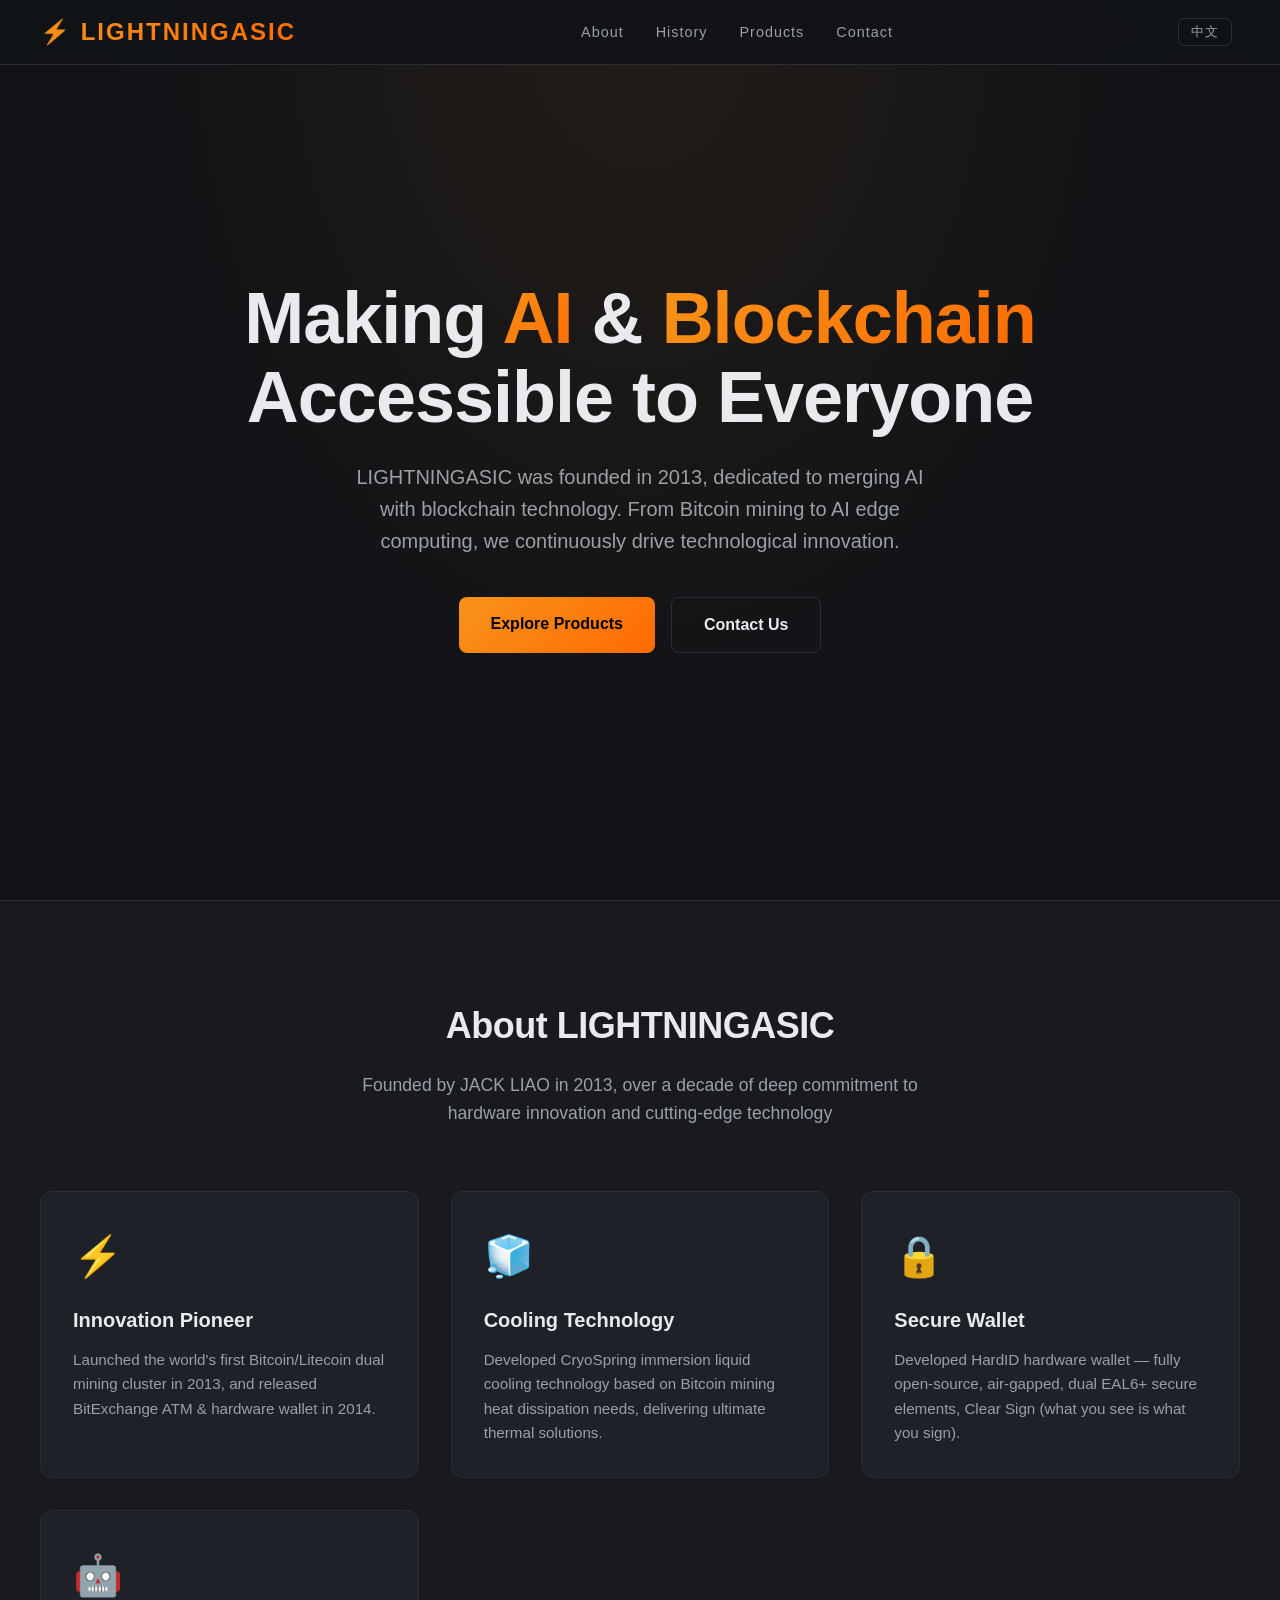
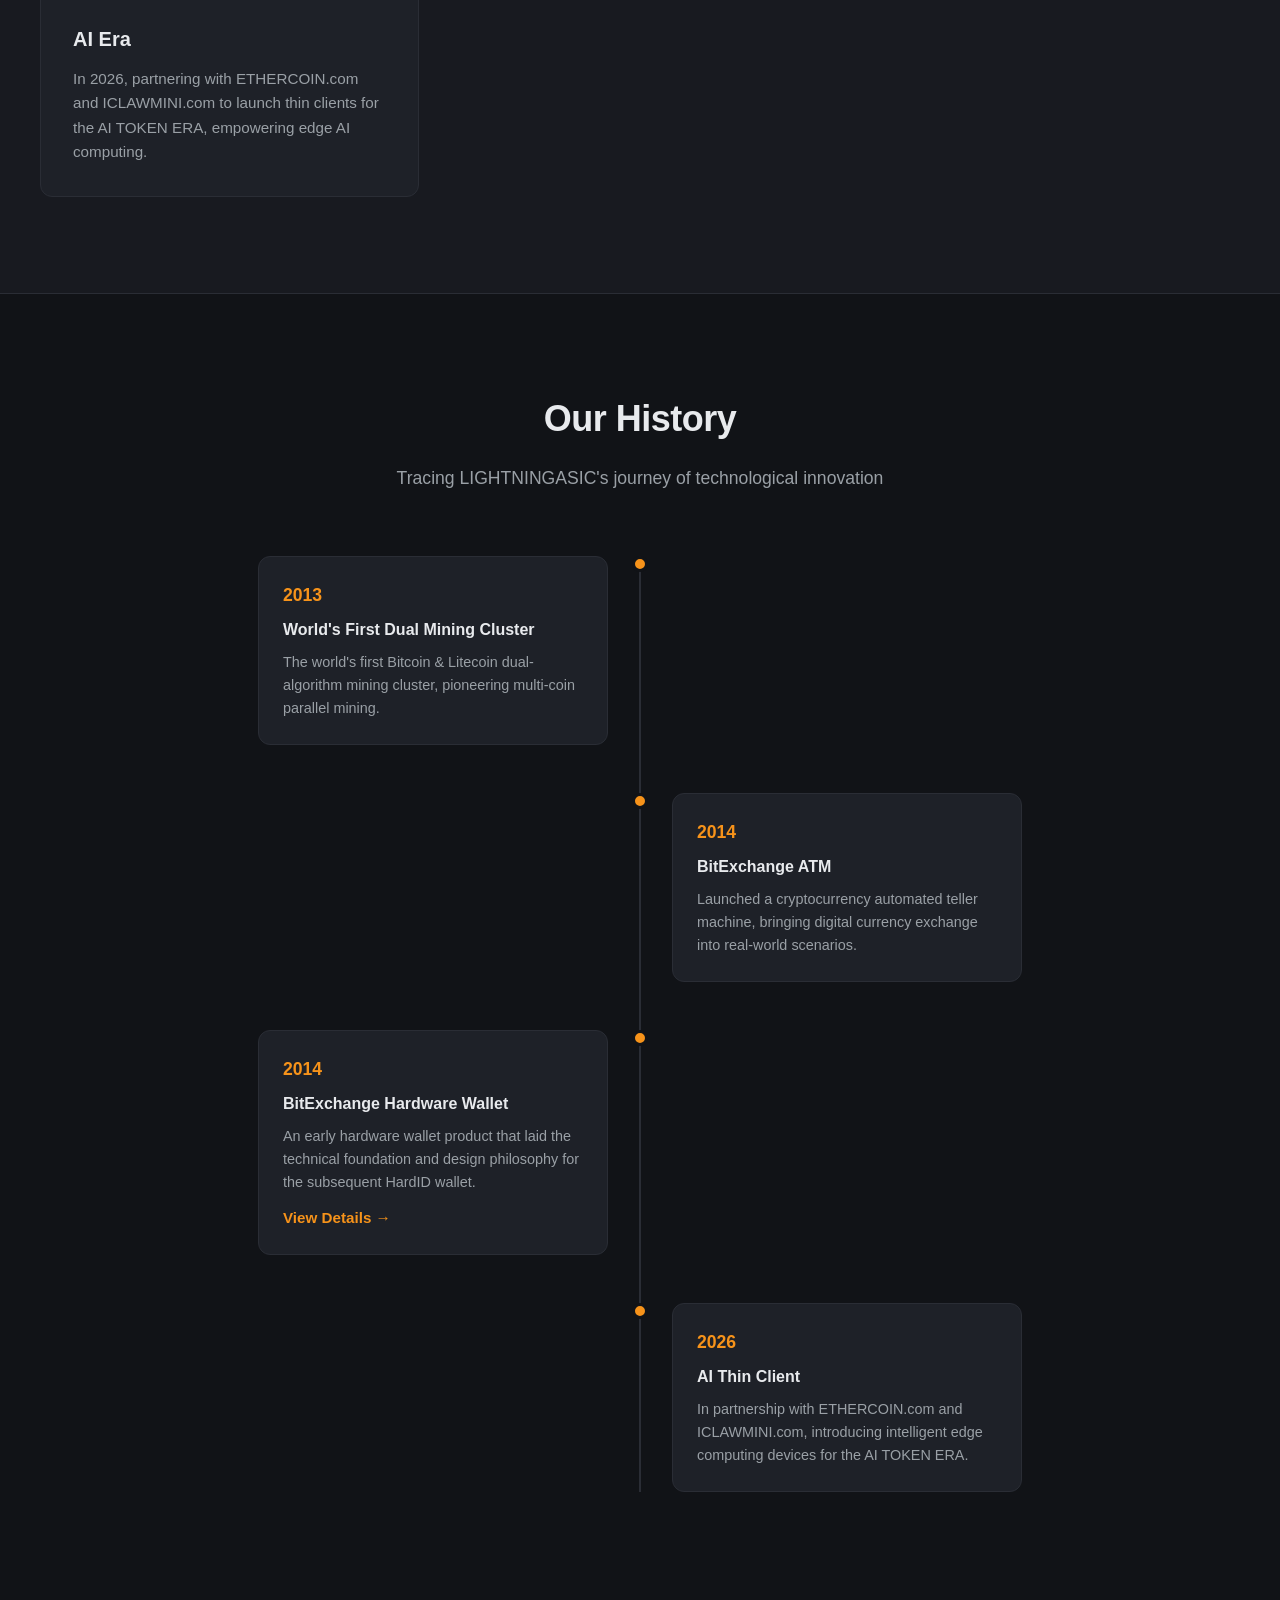
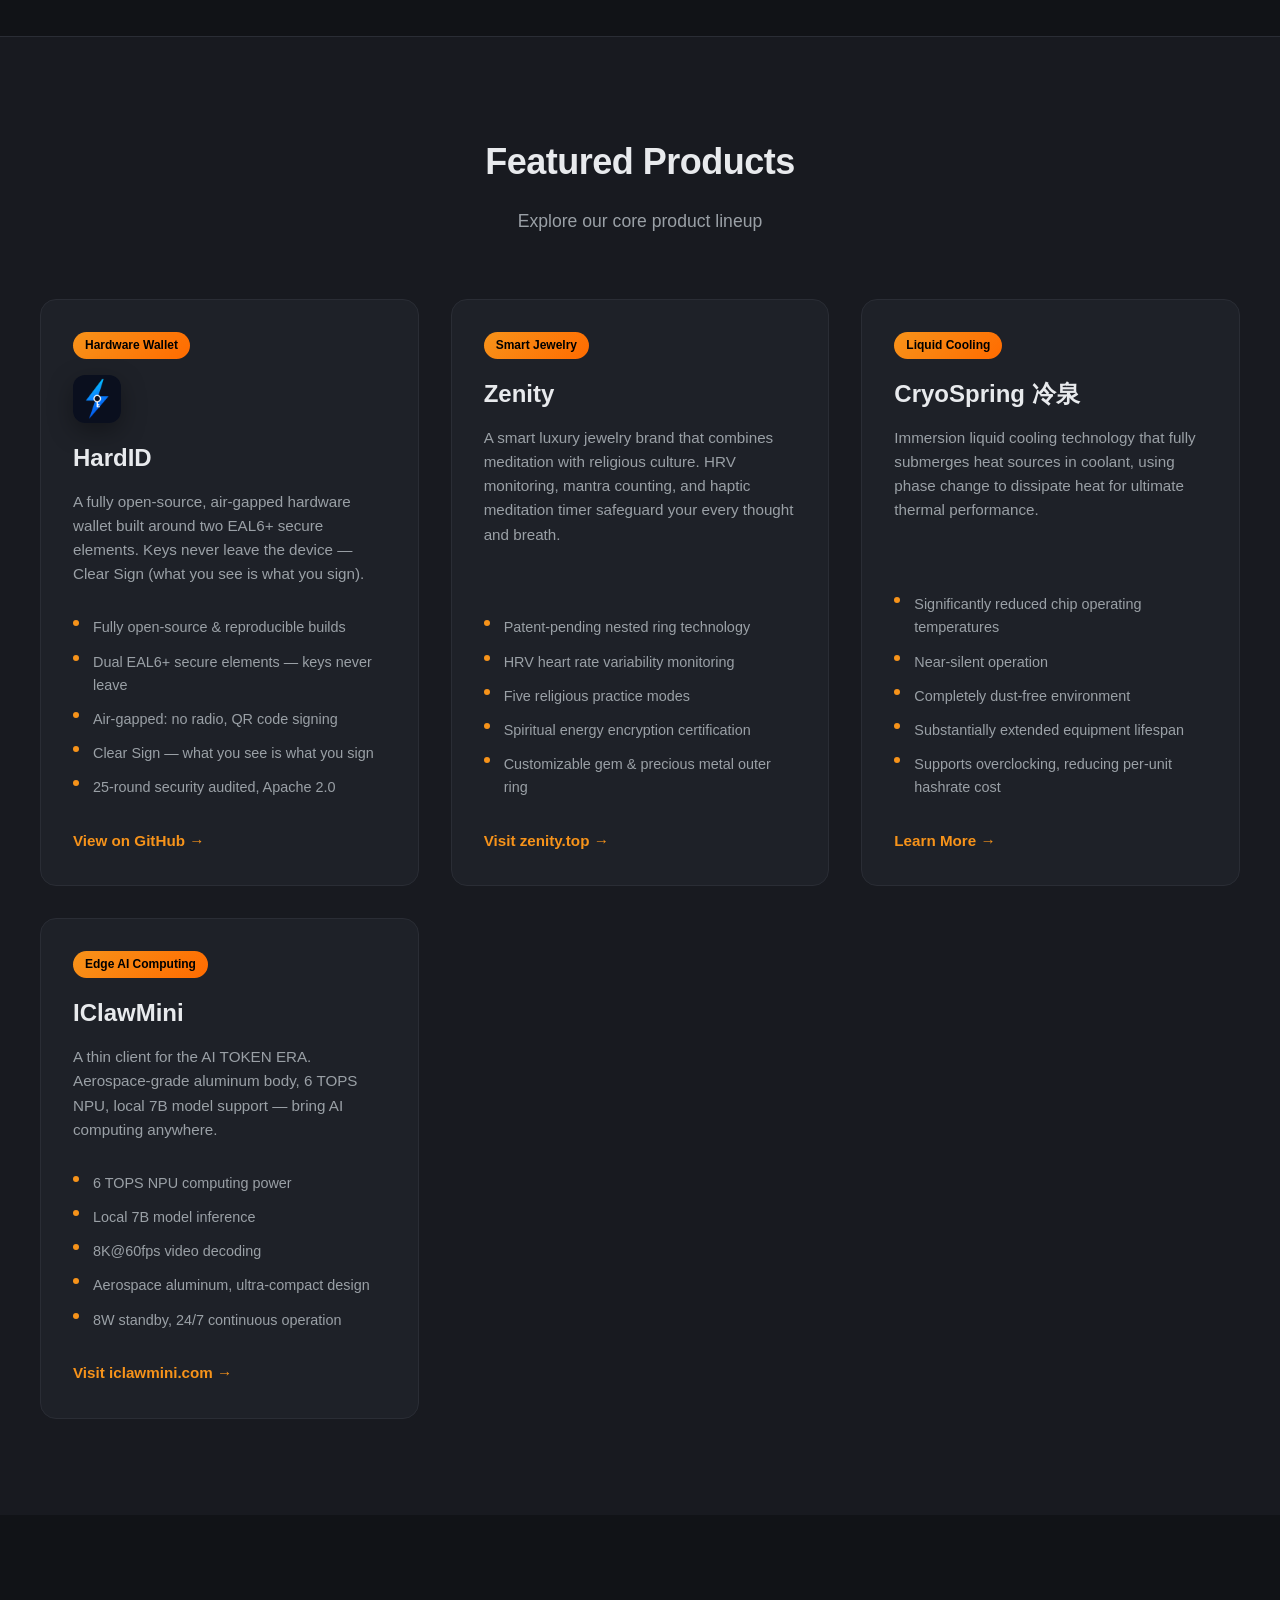
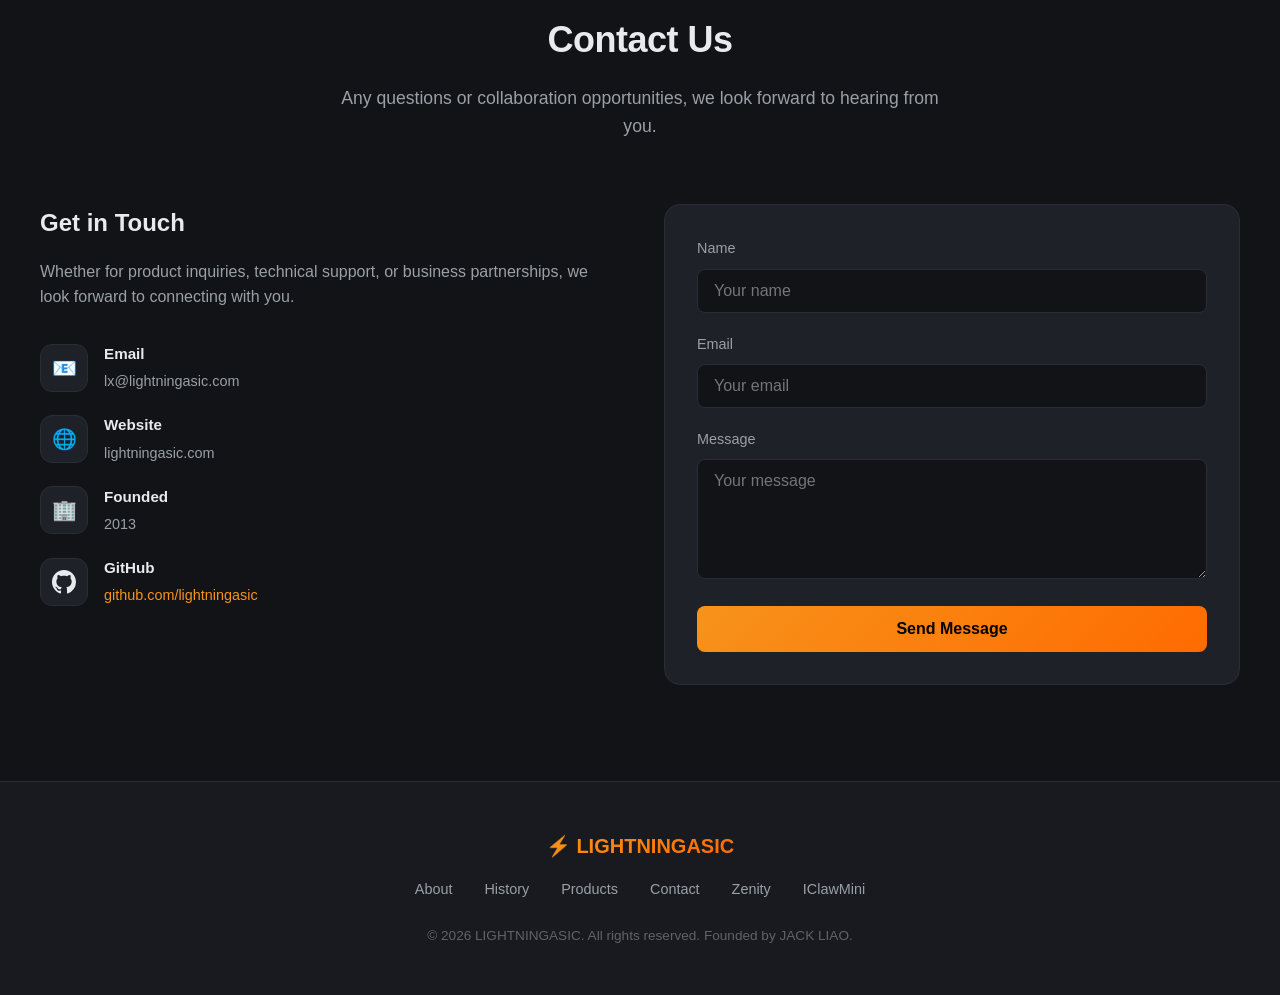
==== commit abba7d94: "fix: bump style.css cache-buster to v4 (was serving stale 72px logo)" ====
--- a/index.html
+++ b/index.html
@@ -22,7 +22,7 @@
   <meta name="twitter:image" content="https://lightningasic.com/og-image.png">
   <link rel="alternate" hreflang="en" href="https://lightningasic.com/">
   <link rel="alternate" hreflang="zh" href="https://lightningasic.com/">
-  <link rel="stylesheet" href="css/style.css?v=3">
+  <link rel="stylesheet" href="css/style.css?v=4">
   <script type="application/ld+json">
   {
     "@context": "https://schema.org",
--- a/css/style.css
+++ b/css/style.css
@@ -378,9 +378,9 @@
 }
 
 .product-logo {
-  width: 72px;
-  height: 72px;
-  border-radius: 18px;
+  width: 48px;
+  height: 48px;
+  border-radius: 12px;
   margin-bottom: 1rem;
   display: block;
   box-shadow: 0 8px 24px rgba(0, 0, 0, 0.35);
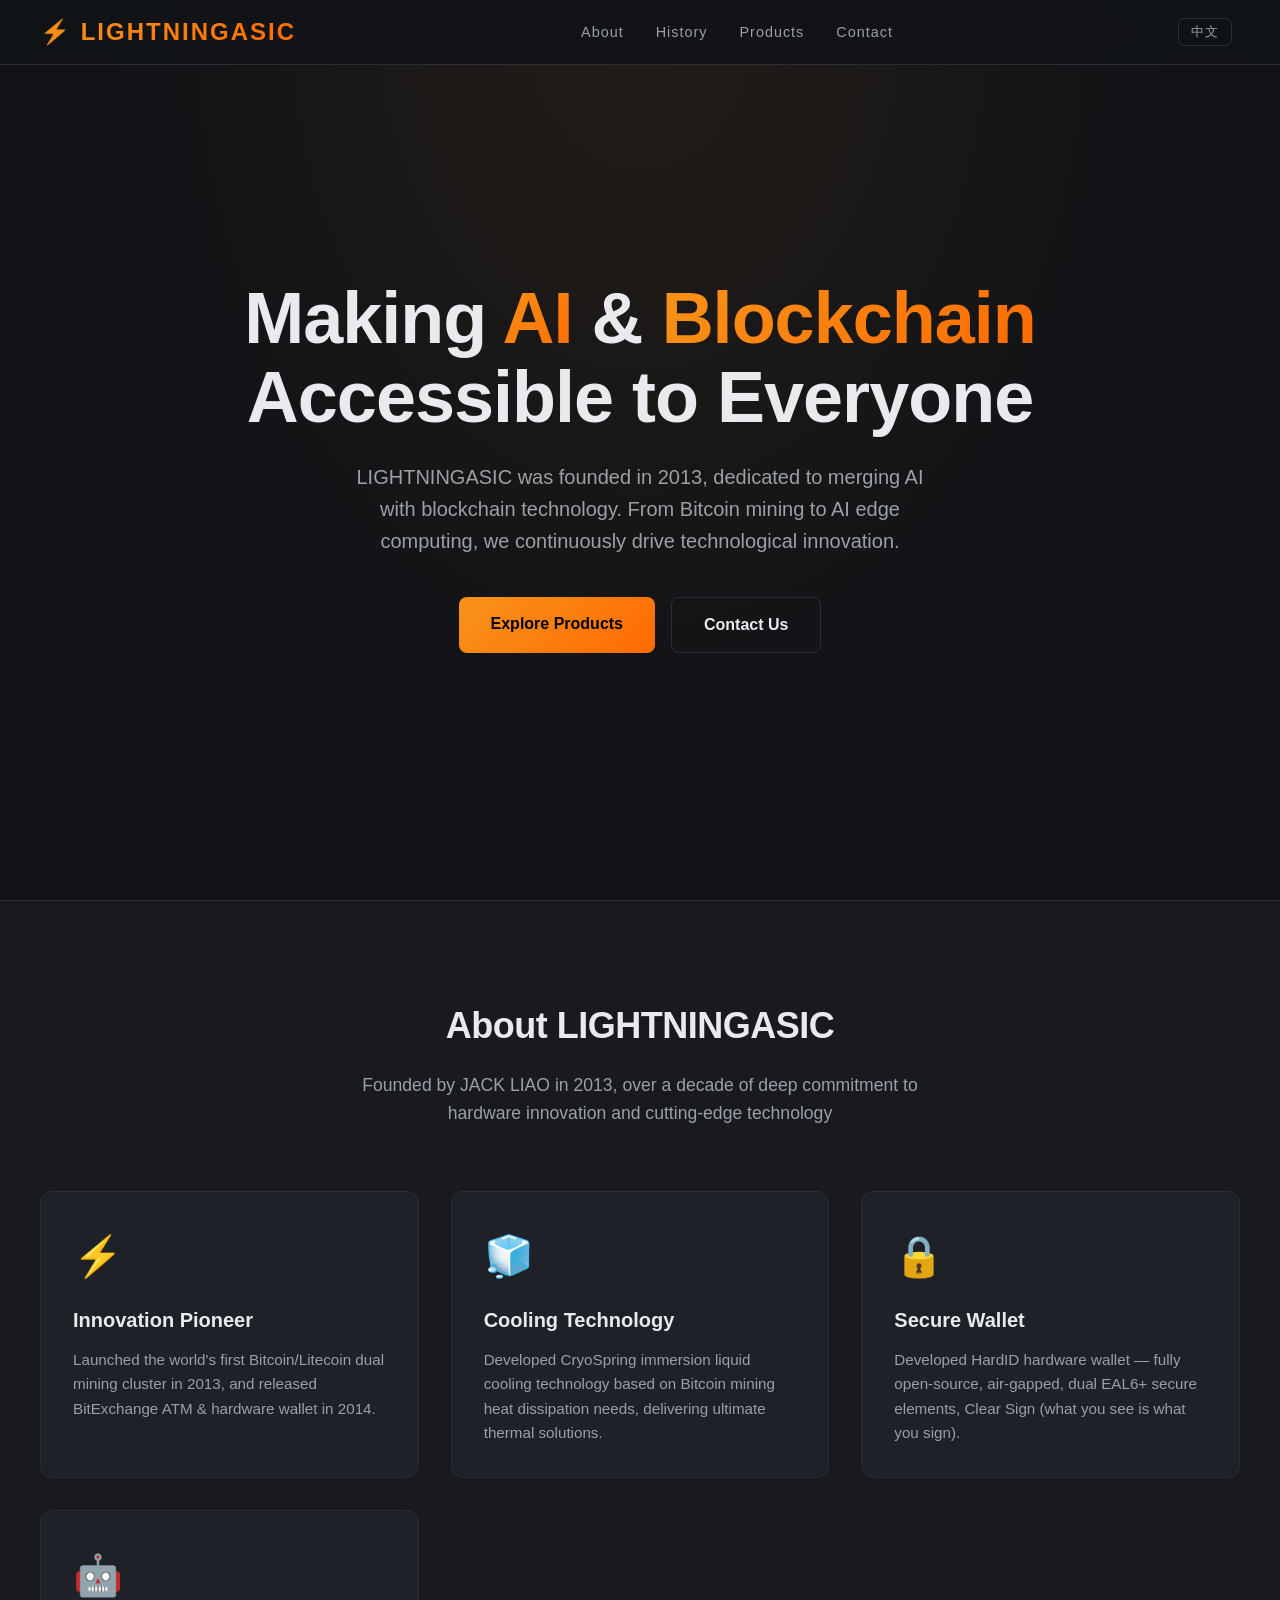
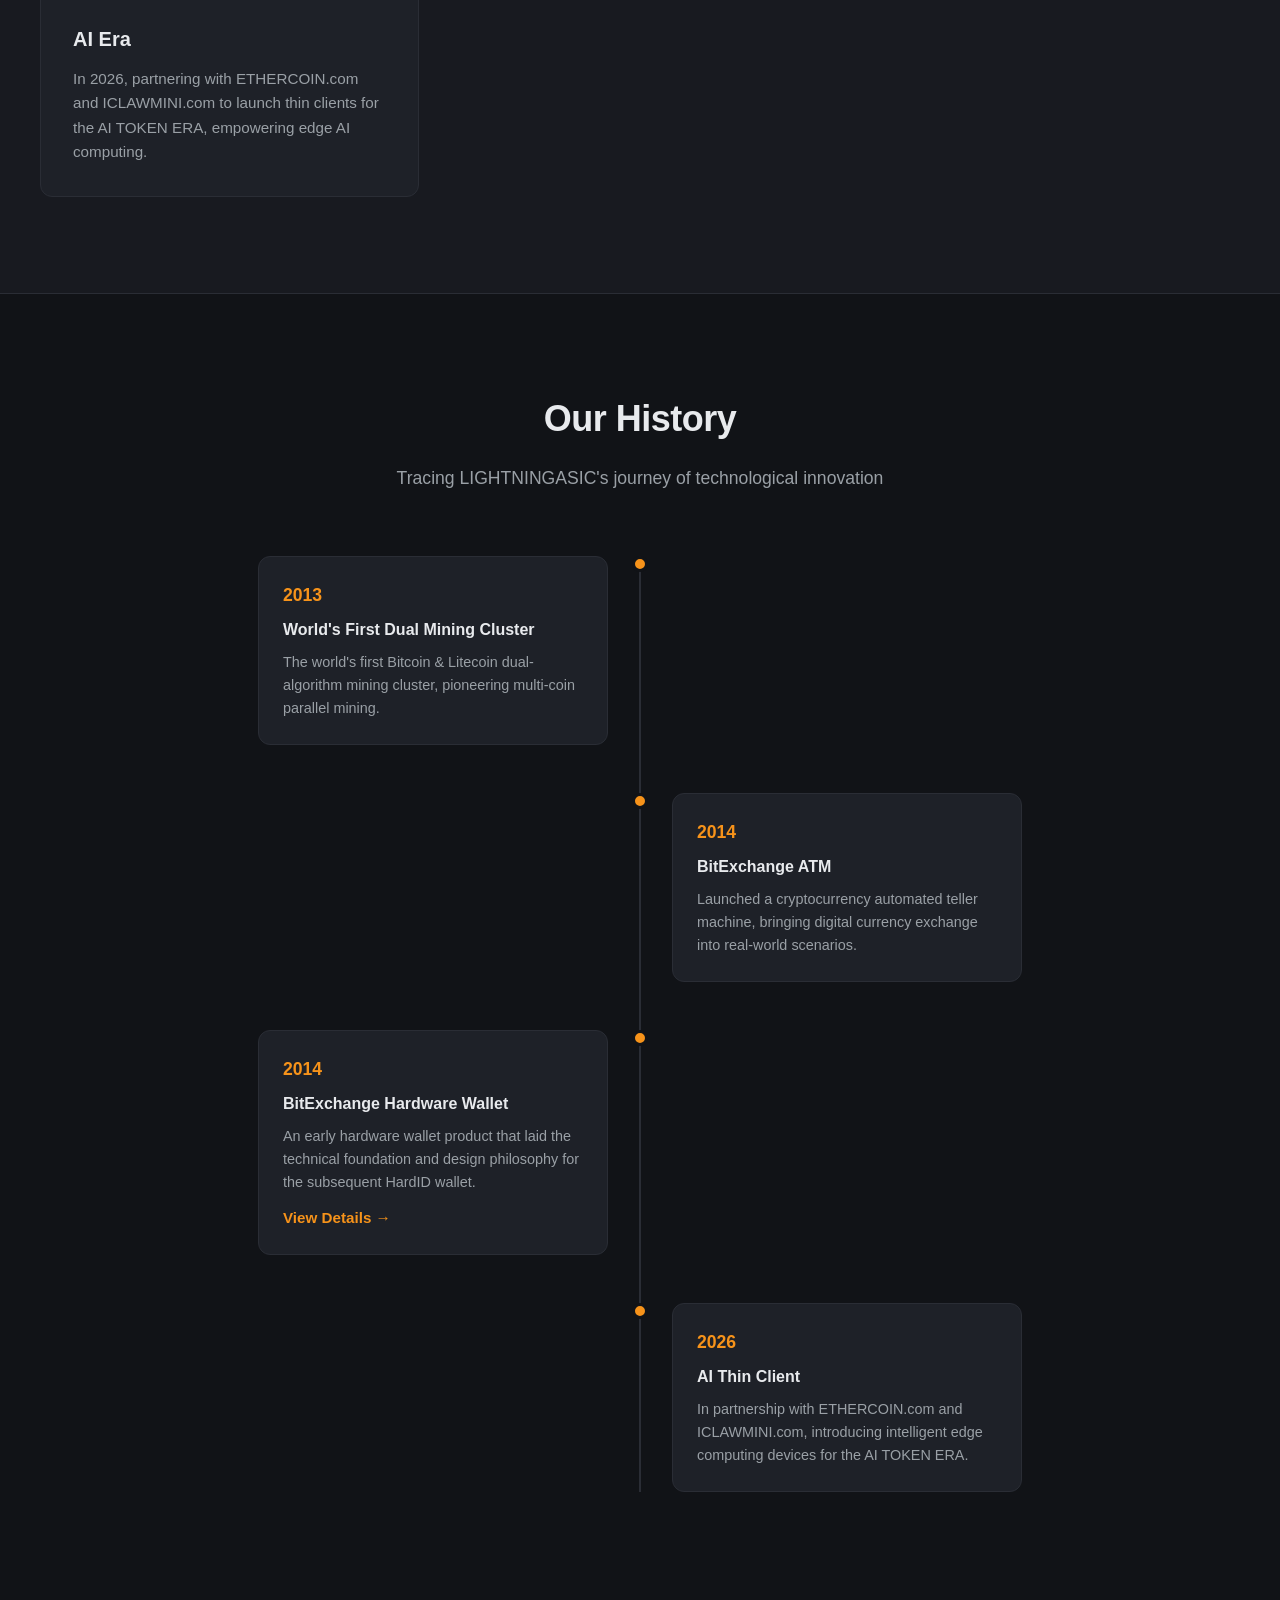
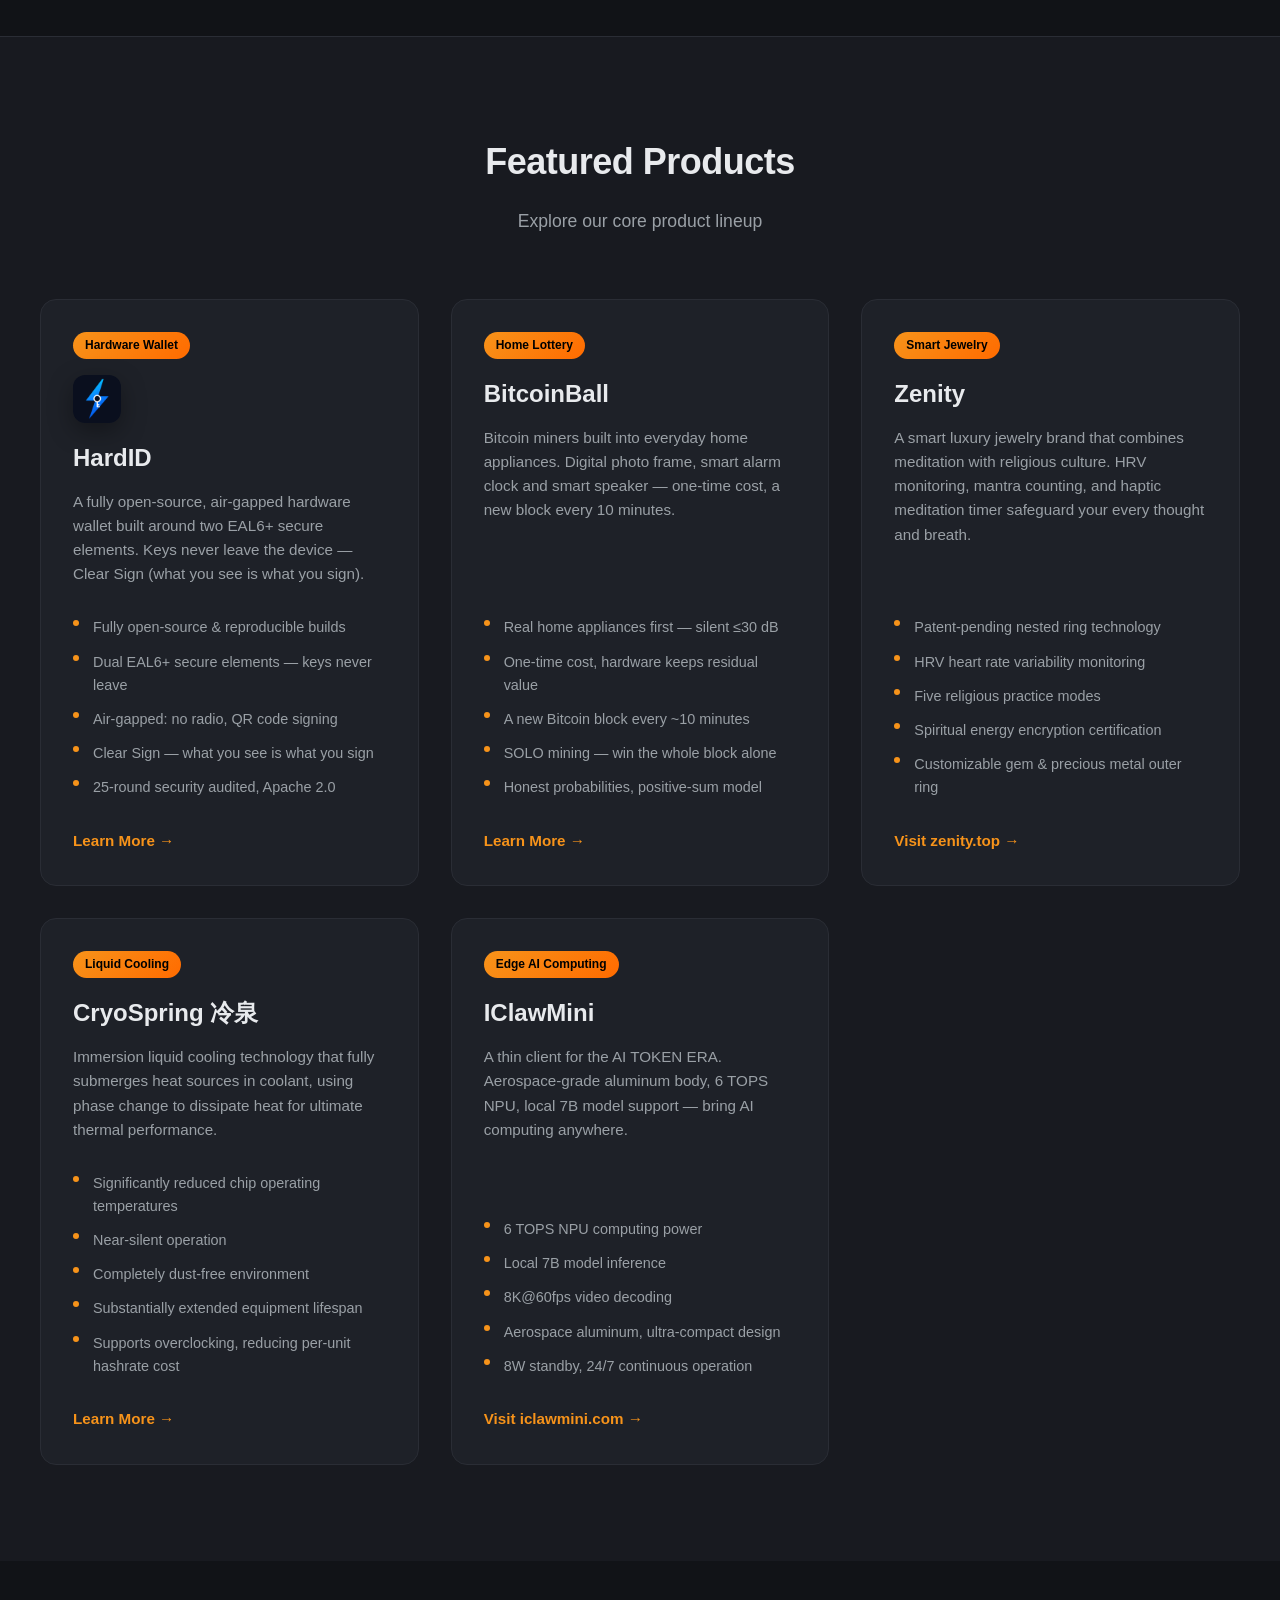
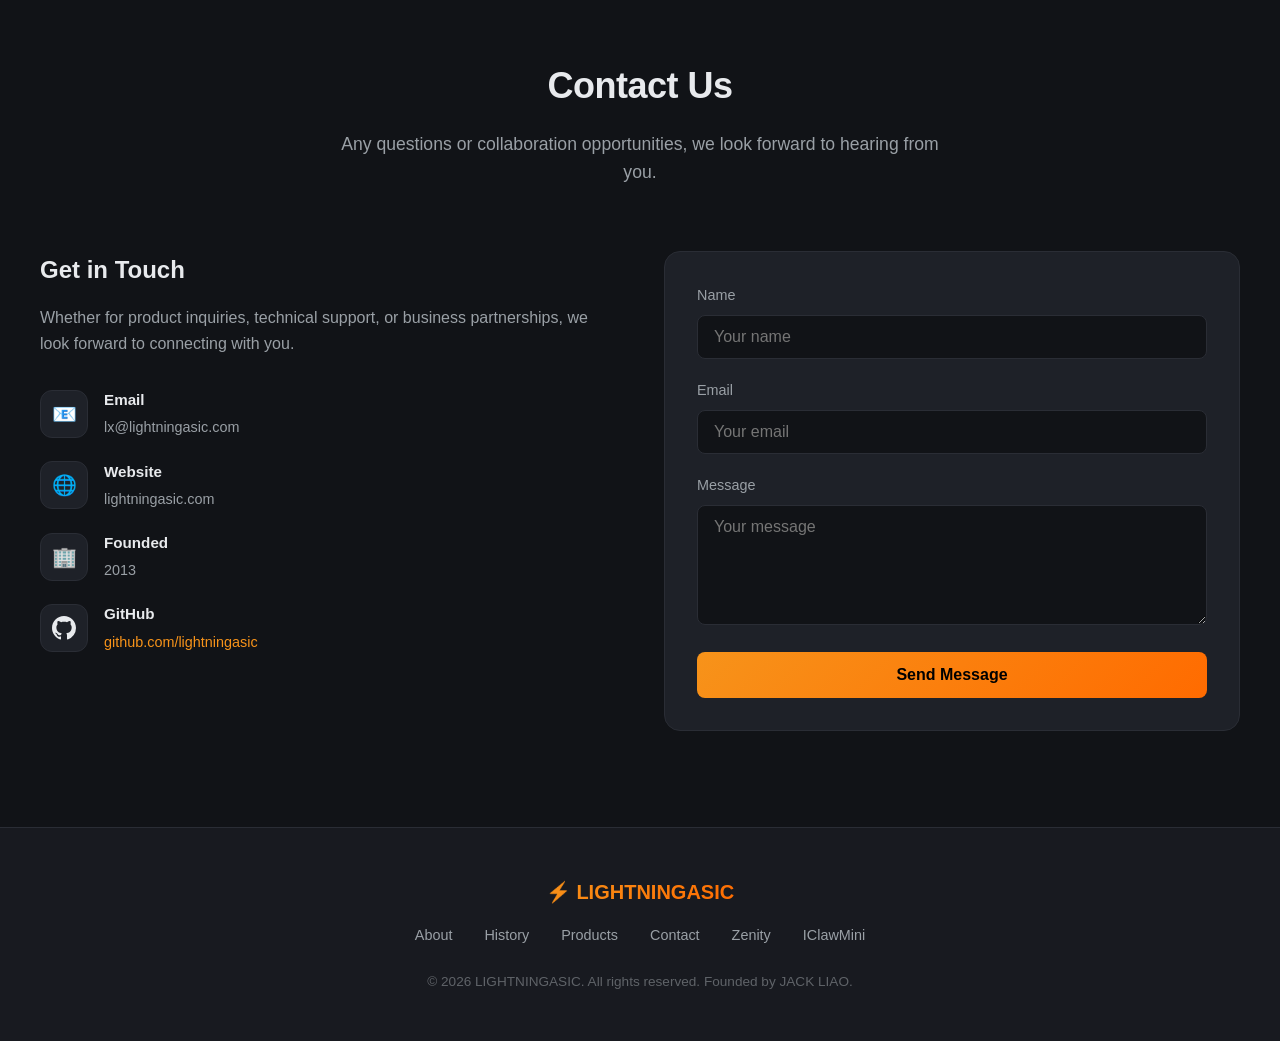
==== commit 02c4f9b2: "Add HardID hardware wallet + BitcoinBall product pages - hardid.html: dual EAL6+ secure elements, ai" ====
--- a/index.html
+++ b/index.html
@@ -174,7 +174,22 @@
             <li>Clear Sign — what you see is what you sign</li>
             <li>25-round security audited, Apache 2.0</li>
           </ul>
-          <a href="https://github.com/lightningasic/HardID" target="_blank" rel="noopener" class="product-link" data-i18n="product_hardid_link">View on GitHub →</a>
+          <a href="hardid.html" class="product-link" data-i18n="product_hardid_link">Learn More →</a>
+        </div>
+
+        <!-- BitcoinBall -->
+        <div class="product-card fade-in">
+          <div class="product-badge" data-i18n="product_bitcoinball_badge">Home Lottery</div>
+          <h3>BitcoinBall</h3>
+          <p data-i18n="product_bitcoinball_desc">Bitcoin miners built into everyday home appliances. Digital photo frame, smart alarm clock and smart speaker — one-time cost, a new block every 10 minutes.</p>
+          <ul class="product-features" data-i18n-html="product_bitcoinball_features">
+            <li>Real home appliances first — silent ≤30 dB</li>
+            <li>One-time cost, hardware keeps residual value</li>
+            <li>A new Bitcoin block every ~10 minutes</li>
+            <li>SOLO mining — win the whole block alone</li>
+            <li>Honest probabilities, positive-sum model</li>
+          </ul>
+          <a href="bitcoinball.html" class="product-link" data-i18n="product_bitcoinball_link">Learn More →</a>
         </div>
 
         <!-- Zenity -->
